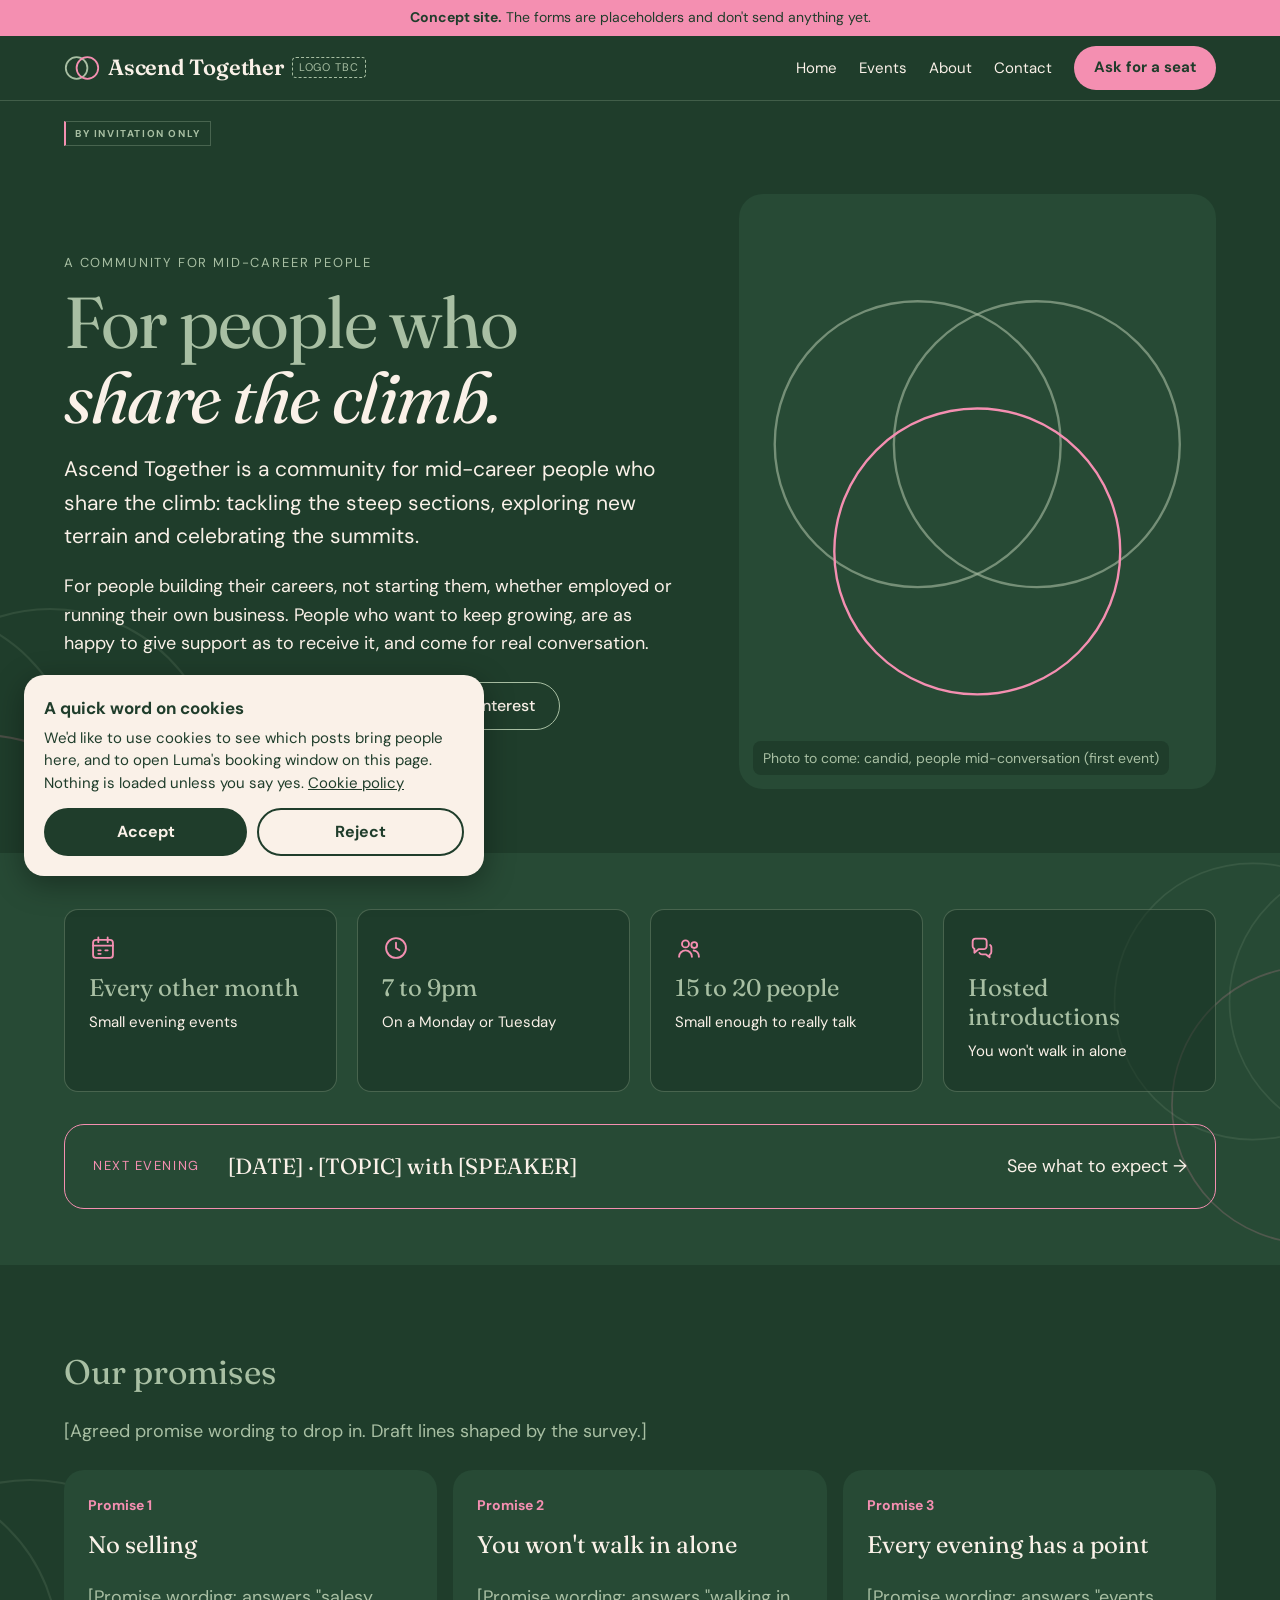
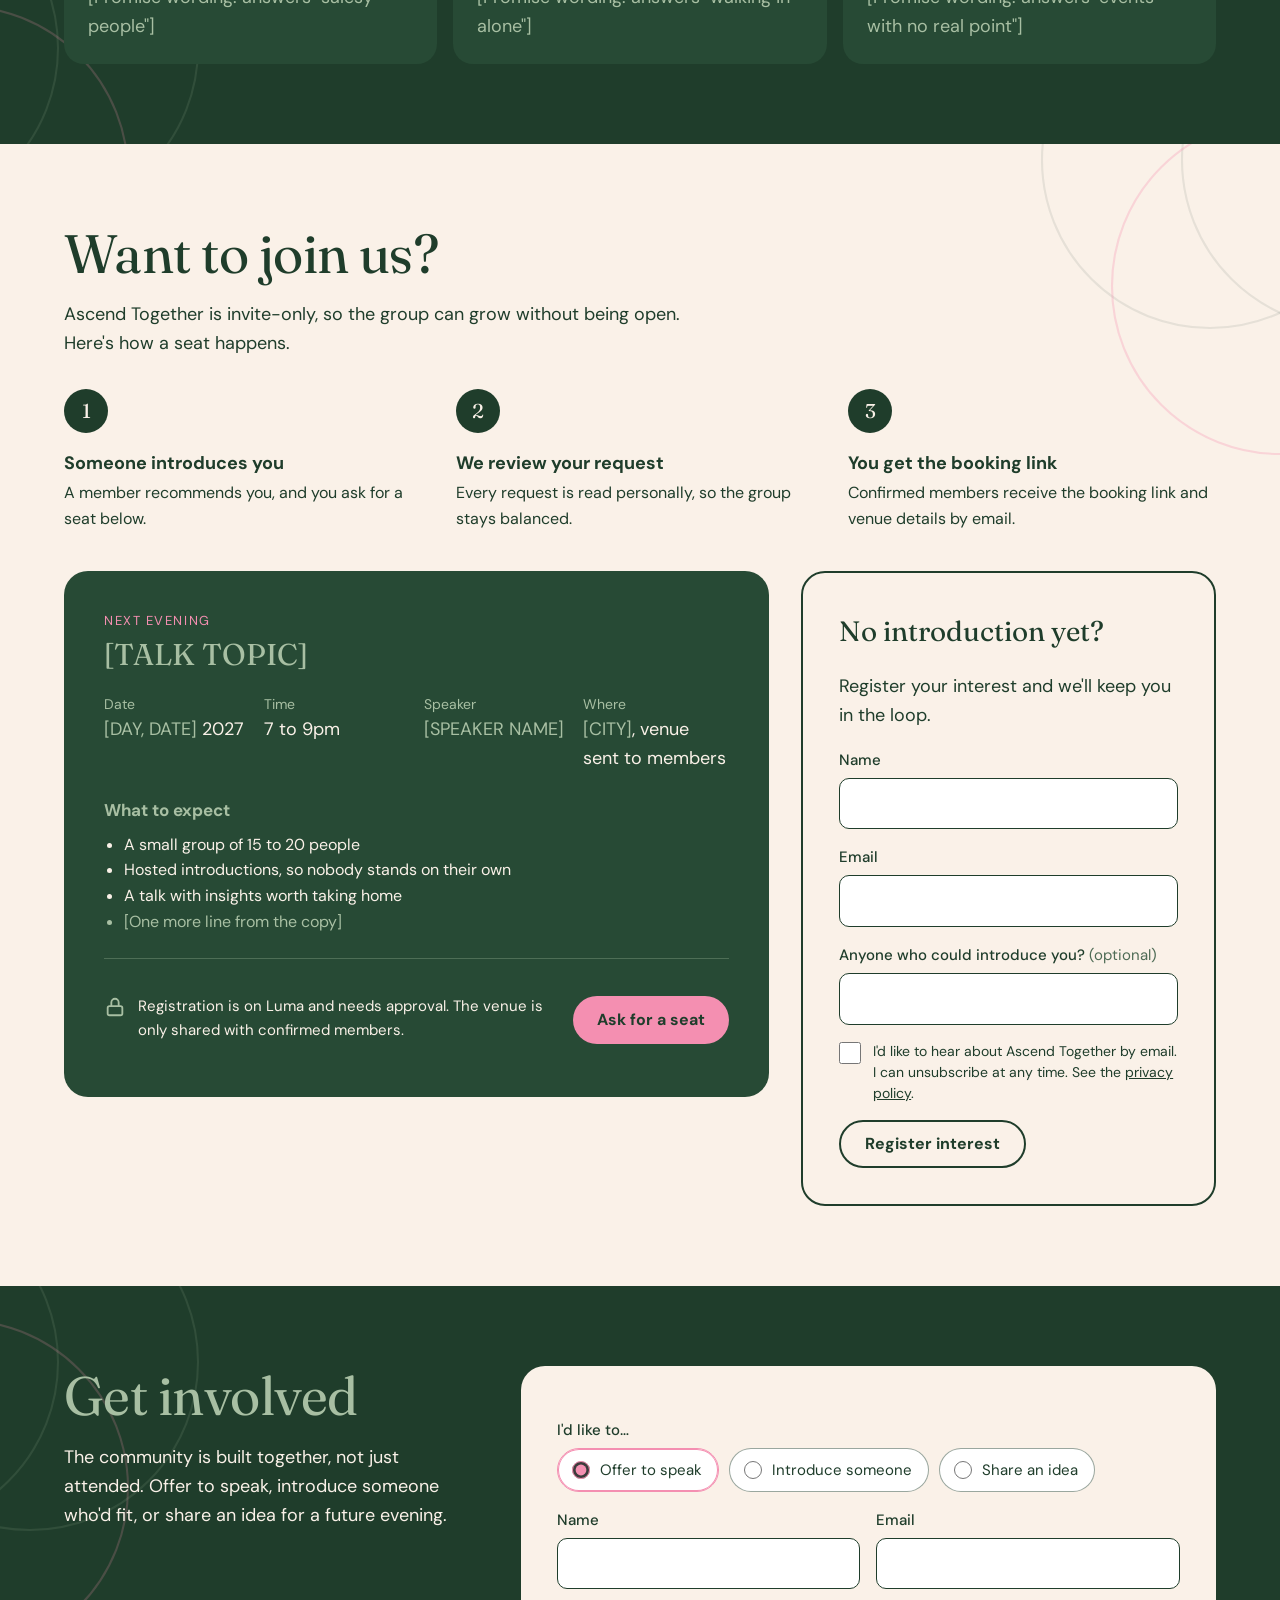
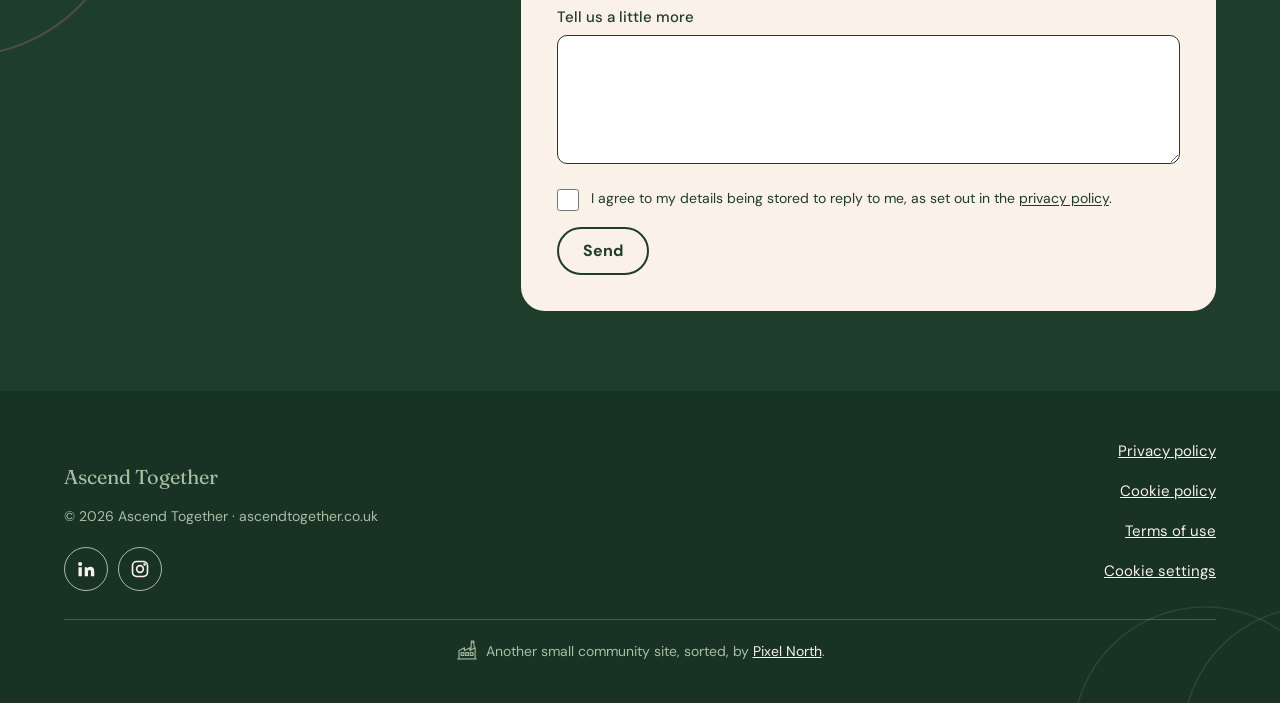
==== index.html @ f132af32 "Match the Get involved Send button to Register interest Co-Authored-By: Claude Opus 5.5 <noreply@ant" ====
<!doctype html>
<html lang="en-GB">
<head>
<meta charset="utf-8">
<meta name="viewport" content="width=device-width, initial-scale=1, viewport-fit=cover">
<title>Ascend Together · A community for mid-career people</title>
<meta name="description" content="Ascend Together is an invite-only community for mid-career people who share the climb. Small evening events, every other month.">
<meta name="robots" content="noindex, nofollow">
<meta name="theme-color" content="#1F3D2B">
<link rel="icon" href="/assets/img/favicon.svg" type="image/svg+xml">
<link rel="preconnect" href="https://fonts.googleapis.com">
<link rel="preconnect" href="https://fonts.gstatic.com" crossorigin>
<link href="https://fonts.googleapis.com/css2?family=Fraunces:ital,opsz,wght@0,9..144,400;0,9..144,600;1,9..144,400&amp;family=DM+Sans:wght@400;500;700&amp;display=swap" rel="stylesheet">
<link rel="stylesheet" href="/assets/css/site.css">
<script src="/assets/js/site.js" defer></script>
</head>
<body>
<a class="skip-link" href="#main">Skip to content</a>

<div class="concept-bar" role="note"><strong>Concept site.</strong> The forms are placeholders and don't send anything yet.</div>

<header class="site-header">
  <div class="wrap header-inner">
    <div class="brand-wrap">
      <a class="brand" href="/" aria-label="Ascend Together, home">
      <svg width="36" height="26" viewBox="0 0 40 28" aria-hidden="true"><circle cx="14" cy="14" r="12" fill="none" stroke="#A8BFA3" stroke-width="2"/><circle cx="26" cy="14" r="12" fill="none" stroke="#F48FB1" stroke-width="2"/></svg>
      <span class="brand-name">Ascend Together</span>
      <span class="badge-tbc">Logo TBC</span>
    </a>
    </div>
    <button class="menu-toggle" type="button" aria-expanded="false" aria-controls="site-nav" aria-label="Open menu">
      <svg class="icon-open" width="20" height="20" viewBox="0 0 24 24" fill="none" stroke="currentColor" stroke-width="2" stroke-linecap="round" aria-hidden="true"><path d="M4 7h16M4 12h16M4 17h16"/></svg>
      <svg class="icon-close" width="20" height="20" viewBox="0 0 24 24" fill="none" stroke="currentColor" stroke-width="2" stroke-linecap="round" aria-hidden="true"><path d="M6 6l12 12M18 6 6 18"/></svg>
    </button>
    <nav class="site-nav" id="site-nav" aria-label="Sections">
      <ul>
        <li><a href="/">Home</a></li>
        <li><a href="/events">Events</a></li>
        <li><a href="/about">About</a></li>
        <li><a href="/contact">Contact</a></li>
        <li class="nav-cta"><a class="btn btn-block" href="/#seat">Ask for a seat</a></li>
      </ul>
    </nav>
  </div>
</header>

<div class="wrap seal-row"><span class="seal">By invitation only</span></div>

<main id="main">

<!-- Home -->
<section id="home" class="hero">
  <div class="wrap">
    <div class="hero-grid">
      <div>
        <p class="eyebrow">A community for mid-career people</p>
        <h1>For people who <em>share the climb.</em></h1>
        <p class="hero-intro">Ascend Together is a community for mid-career people who share the climb: tackling the steep sections, exploring new terrain and celebrating the summits.</p>
        <p>For people building their careers, not starting them, whether employed or running their own business. People who want to keep growing, are as happy to give support as to receive it, and come for real conversation.</p>
        <div class="hero-actions">
          <a class="btn" href="/#seat">Ask for a seat</a>
          <a class="btn-ghost" href="/#interest">No introduction yet? Register interest</a>
        </div>
      </div>
      <div class="photo-frame" role="img" aria-label="Photo placeholder: candid shot of members mid-conversation">
        <svg viewBox="0 0 400 500" preserveAspectRatio="xMidYMid slice" aria-hidden="true"><circle cx="150" cy="210" r="120" fill="none" stroke="#A8BFA3" stroke-width="2" opacity="0.6"/><circle cx="250" cy="210" r="120" fill="none" stroke="#A8BFA3" stroke-width="2" opacity="0.6"/><circle cx="200" cy="300" r="120" fill="none" stroke="#F48FB1" stroke-width="2"/></svg>
        <p class="caption">Photo to come: candid, people mid-conversation (first event)</p>
      </div>
    </div>

  </div>
</section>

<!-- At a glance -->
<section class="facts-section" aria-label="At a glance">
  <div class="wrap">
    <ul class="facts">
      <li><svg class="fact-icon" viewBox="0 0 24 24" width="28" height="28" fill="none" stroke="currentColor" stroke-width="1.6" stroke-linecap="round" stroke-linejoin="round" aria-hidden="true" focusable="false"><rect x="3.5" y="5" width="17" height="15.5" rx="2.5"/><path d="M3.5 10h17M8 3v4M16 3v4"/><path d="M8 14h2M14 14h2M8 17h2"/></svg><strong>Every other month</strong><span>Small evening events</span></li>
      <li><svg class="fact-icon" viewBox="0 0 24 24" width="28" height="28" fill="none" stroke="currentColor" stroke-width="1.6" stroke-linecap="round" stroke-linejoin="round" aria-hidden="true" focusable="false"><circle cx="12" cy="12" r="8.5"/><path d="M12 7.5V12l3 2"/></svg><strong>7 to 9pm</strong><span>On a Monday or Tuesday</span></li>
      <li><svg class="fact-icon" viewBox="0 0 24 24" width="28" height="28" fill="none" stroke="currentColor" stroke-width="1.6" stroke-linecap="round" stroke-linejoin="round" aria-hidden="true" focusable="false"><circle cx="9" cy="8.5" r="3"/><path d="M3.5 19.5c0-3 2.5-5.5 5.5-5.5s5.5 2.5 5.5 5.5"/><circle cx="16.5" cy="9.5" r="2.5"/><path d="M16 14.1c2.6.2 4.5 2.5 4.5 5.4"/></svg><strong>15 to 20 people</strong><span>Small enough to really talk</span></li>
      <li><svg class="fact-icon" viewBox="0 0 24 24" width="28" height="28" fill="none" stroke="currentColor" stroke-width="1.6" stroke-linecap="round" stroke-linejoin="round" aria-hidden="true" focusable="false"><path d="M4 6.5A2.5 2.5 0 0 1 6.5 4h7A2.5 2.5 0 0 1 16 6.5v4a2.5 2.5 0 0 1-2.5 2.5H9l-3.5 3v-3.2A2.5 2.5 0 0 1 4 10.5z"/><path d="M19 9.5a2 2 0 0 1 1 1.7v4.3a2.5 2.5 0 0 1-1.5 2.3V20l-3-2.5H12a2.5 2.5 0 0 1-2.2-1.3"/></svg><strong>Hosted introductions</strong><span>You won't walk in alone</span></li>
    </ul>

    <a class="next-teaser" href="/events">
      <span class="label">Next evening</span>
      <span class="title">[DATE] · [TOPIC] with [SPEAKER]</span>
      <span>See what to expect →</span>
    </a>
  </div>
</section>

<!-- Our promises -->
<section id="promises" class="section promises">
  <div class="wrap">
      <h2>Our promises</h2>
      <p class="tbc">[Agreed promise wording to drop in. Draft lines shaped by the survey.]</p>
      <div class="promise-grid">
        <article class="card">
          <p class="kicker">Promise 1</p>
          <h3>No selling</h3>
          <p class="tbc">[Promise wording: answers "salesy people"]</p>
        </article>
        <article class="card">
          <p class="kicker">Promise 2</p>
          <h3>You won't walk in alone</h3>
          <p class="tbc">[Promise wording: answers "walking in alone"]</p>
        </article>
        <article class="card">
          <p class="kicker">Promise 3</p>
          <h3>Every evening has a point</h3>
          <p class="tbc">[Promise wording: answers "events with no real point"]</p>
        </article>
      </div>
  </div>
</section>

<!-- Want to join us -->
<section id="join" class="section on-cream">
  <div class="wrap">
    <h2 class="section-title">Want to join us?</h2>
    <p class="lede">Ascend Together is invite-only, so the group can grow without being open. Here's how a seat happens.</p>

    <ol class="steps">
      <li><span class="step-num" aria-hidden="true">1</span><div><h3>Someone introduces you</h3><p>A member recommends you, and you ask for a seat below.</p></div></li>
      <li><span class="step-num" aria-hidden="true">2</span><div><h3>We review your request</h3><p>Every request is read personally, so the group stays balanced.</p></div></li>
      <li><span class="step-num" aria-hidden="true">3</span><div><h3>You get the booking link</h3><p>Confirmed members receive the booking link and venue details by email.</p></div></li>
    </ol>

    <div class="forms-grid">
      <!--
        Luma registration embed for evt-ZYcuPyDKiRFHqgM. site.js inserts the iframe once the
        visitor accepts cookies, or when they press "Show the booking form".
      -->
      <article id="seat" class="event-card seat-card" aria-labelledby="seat-title">
        <p class="label">Next evening</p>
        <h3 id="seat-title" class="tbc">[TALK TOPIC]</h3>
        <dl class="event-meta">
          <div><dt>Date</dt><dd><span class="tbc">[DAY, DATE]</span> 2027</dd></div>
          <div><dt>Time</dt><dd>7 to 9pm</dd></div>
          <div><dt>Speaker</dt><dd class="tbc">[SPEAKER NAME]</dd></div>
          <div><dt>Where</dt><dd><span class="tbc">[CITY]</span>, venue sent to members</dd></div>
        </dl>
        <h4>What to expect</h4>
        <ul>
          <li>A small group of 15 to 20 people</li>
          <li>Hosted introductions, so nobody stands on their own</li>
          <li>A talk with insights worth taking home</li>
          <li class="tbc">[One more line from the copy]</li>
        </ul>
        <div class="event-book">
          <p class="lock">
            <svg width="22" height="22" viewBox="0 0 24 24" fill="none" stroke="#A8BFA3" stroke-width="2" stroke-linecap="round" stroke-linejoin="round" aria-hidden="true"><rect x="4" y="11" width="16" height="10" rx="2"/><path d="M8 11V7a4 4 0 0 1 8 0v4"/></svg>
            <span>Registration is on Luma and needs approval. The venue is only shared with confirmed members.</span>
          </p>
          <!--
            Luma registration button. Without the Luma script it is a plain link to the event page.
            site.js loads embed.lu.ma/checkout-button.js only after the visitor accepts cookies,
            which turns the link into Luma's in-page registration window.
          -->
          <a class="btn luma-checkout--button" href="https://luma.com/event/evt-ZYcuPyDKiRFHqgM" data-luma-action="checkout" data-luma-event-id="evt-ZYcuPyDKiRFHqgM" target="_blank" rel="noopener">Ask for a seat</a>
        </div>
      </article>

      <form id="interest" class="form-card form-card--line js-placeholder-form" aria-labelledby="interest-title" novalidate>
        <h3 id="interest-title">No introduction yet?</h3>
        <p>Register your interest and we'll keep you in the loop.</p>
        <div class="form-grid">
          <div class="field"><label for="i-name">Name</label><input class="input" id="i-name" name="name" type="text" autocomplete="name" required></div>
          <div class="field"><label for="i-email">Email</label><input class="input" id="i-email" name="email" type="email" autocomplete="email" required></div>
          <div class="field"><label for="i-rec">Anyone who could introduce you? <span class="hint">(optional)</span></label><input class="input" id="i-rec" name="possible_introducer" type="text"></div>
          <label class="check"><input type="checkbox" name="marketing_consent" required><span>I'd like to hear about Ascend Together by email. I can unsubscribe at any time. See the <a href="/privacy">privacy policy</a>.</span></label>
          <div class="form-foot"><button class="btn-outline" type="submit">Register interest</button></div>
        </div>
        <p class="form-note" role="status" hidden data-thanks="Thanks, {name}. You're on the list. (Concept only: nothing was sent.)"></p>
      </form>
    </div>
  </div>
</section>

<!-- Get involved -->
<section id="involved" class="section">
  <div class="wrap split">
    <div>
      <h2 class="section-title">Get involved</h2>
      <p>The community is built together, not just attended. Offer to speak, introduce someone who'd fit, or share an idea for a future evening.</p>
    </div>
    <form class="form-card form-card--cream js-placeholder-form" aria-label="Get involved" novalidate>
      <div class="form-grid form-grid--2">
        <fieldset class="field full" style="border:0;margin:0;padding:0;">
          <legend>I'd like to…</legend>
          <div class="chips">
            <label class="chip"><input type="radio" name="involvement" value="speak" checked>Offer to speak</label>
            <label class="chip"><input type="radio" name="involvement" value="introduce">Introduce someone</label>
            <label class="chip"><input type="radio" name="involvement" value="idea">Share an idea</label>
          </div>
        </fieldset>
        <div class="field"><label for="g-name">Name</label><input class="input" id="g-name" name="name" type="text" autocomplete="name" required></div>
        <div class="field"><label for="g-email">Email</label><input class="input" id="g-email" name="email" type="email" autocomplete="email" required></div>
        <div class="field full"><label for="g-msg">Tell us a little more</label><textarea class="input" id="g-msg" name="message" rows="4"></textarea></div>
        <label class="check full"><input type="checkbox" name="consent" required><span>I agree to my details being stored to reply to me, as set out in the <a href="/privacy">privacy policy</a>.</span></label>
        <div class="form-foot full"><button class="btn-outline" type="submit">Send</button></div>
      </div>
      <p class="form-note" role="status" hidden data-thanks="Thanks, {name}. We'll get back to you. (Concept only: nothing was sent.)"></p>
    </form>
  </div>
</section>

</main>

<footer class="site-footer">
  <div class="wrap footer-inner">
    <div class="footer-main">
      <span class="footer-brand">Ascend Together</span>
      <p class="footer-meta">© <span class="js-year">2026</span> Ascend Together · ascendtogether.co.uk</p>
      <!-- Social links TBC: replace each href="#" with the real profile URL. -->
      <div class="social">
        <a href="#" aria-label="Ascend Together on LinkedIn (link to come)"><svg viewBox="0 0 24 24" width="20" height="20" fill="currentColor" aria-hidden="true"><path d="M4.98 3.5a2.5 2.5 0 1 1 0 5 2.5 2.5 0 0 1 0-5zM3 9.75h4v11H3v-11zm6.5 0h3.8v1.5h.06c.53-1 1.83-2.06 3.77-2.06 4.03 0 4.77 2.65 4.77 6.1v5.46h-4v-4.84c0-1.16-.02-2.65-1.61-2.65-1.62 0-1.86 1.26-1.86 2.56v4.93h-4v-11z"/></svg></a>
        <a href="#" aria-label="Ascend Together on Instagram (link to come)"><svg viewBox="0 0 24 24" width="20" height="20" fill="none" stroke="currentColor" stroke-width="2" stroke-linecap="round" stroke-linejoin="round" aria-hidden="true"><rect x="3" y="3" width="18" height="18" rx="5"/><circle cx="12" cy="12" r="4"/><circle cx="17.5" cy="6.5" r="0.6" fill="currentColor"/></svg></a>
      </div>
    </div>
    <nav class="footer-legal" aria-label="Legal">
      <a href="/privacy">Privacy policy</a>
      <a href="/cookies">Cookie policy</a>
      <a href="/terms">Terms of use</a>
      <button type="button" class="js-cookie-settings">Cookie settings</button>
    </nav>
  </div>
  <div class="wrap footer-bottom">
    <p class="credit"><svg class="factory" width="22" height="22" viewBox="0 0 512 512" fill="none" stroke="currentColor" stroke-width="26" aria-hidden="true"><path d="M30 464H480"/><path d="M70 464V268L195 205V268L325 205V268L445 205V464"/><path d="M347 250L359 45H413L425 205"/><path d="M362 78H410"/><rect x="120" y="318" width="64" height="64"/><rect x="226" y="318" width="64" height="64"/><rect x="331" y="318" width="64" height="64"/></svg><span>Another small community site, sorted, by <a href="https://pixel-north.co.uk/" target="_blank" rel="noopener">Pixel North</a>.</span></p>
  </div>
</footer>

<div class="cookie-banner" id="cookie-banner" role="dialog" aria-labelledby="cookie-title" aria-describedby="cookie-desc" hidden>
  <h2 id="cookie-title">A quick word on cookies</h2>
  <p id="cookie-desc">We'd like to use cookies to see which posts bring people here, and to open Luma's booking window on this page. Nothing is loaded unless you say yes. <a href="/cookies">Cookie policy</a></p>
  <div class="cookie-actions">
    <button type="button" class="btn btn-dark" data-consent="accepted">Accept</button>
    <button type="button" class="btn-outline" data-consent="rejected">Reject</button>
  </div>
</div>

</body>
</html>
---- assets/css/site.css ----
/* Ascend Together concept site. Mobile first: base styles are for phones,
   min-width media queries add the wider layouts. */

:root {
  --forest: #1F3D2B;
  --forest-mid: #274A35;
  --forest-deep: #183223;
  --sage: #A8BFA3;
  --cream: #FAF1E8;
  --pink: #F48FB1;
  --pink-hover: #F7A8C3;
  --line: rgba(168, 191, 163, 0.3);

  --serif: 'Fraunces', Georgia, 'Times New Roman', serif;
  --sans: 'DM Sans', system-ui, -apple-system, 'Segoe UI', sans-serif;

  --gutter: 16px;
  --radius: 20px;
  --radius-lg: 24px;
  --section-pad: 64px;
  --max: 1200px;
}

*, *::before, *::after { box-sizing: border-box; }

html { scroll-behavior: smooth; scroll-padding-top: 76px; -webkit-text-size-adjust: 100%; }
@media (prefers-reduced-motion: reduce) { html { scroll-behavior: auto; } }

body {
  margin: 0;
  background: var(--forest);
  color: var(--cream);
  font-family: var(--sans);
  font-size: 17px;
  line-height: 1.6;
}

img, svg { max-width: 100%; display: block; }

a { color: var(--pink); }
a:hover { color: var(--cream); }

:focus-visible { outline: 3px solid var(--pink); outline-offset: 3px; border-radius: 4px; }

h1, h2, h3, h4 { font-weight: 400; margin: 0; }

.wrap { max-width: var(--max); margin: 0 auto; padding-left: var(--gutter); padding-right: var(--gutter); }

.skip-link {
  position: absolute; left: 12px; top: -100px; z-index: 50;
  background: var(--pink); color: var(--forest); padding: 10px 16px; border-radius: 999px; font-weight: 700;
}
.skip-link:focus { top: 12px; }

.visually-hidden {
  position: absolute !important; width: 1px; height: 1px; overflow: hidden;
  clip: rect(0 0 0 0); white-space: nowrap;
}

/* Concept banner */
.concept-bar {
  background: var(--pink); color: var(--forest);
  font-size: 14px; line-height: 1.4; text-align: center; padding: 8px var(--gutter);
}
.concept-bar strong { font-weight: 700; }

/* Placeholders: copy not in the brief, shown so it is easy to spot */
.tbc { color: var(--sage); }
.on-cream .tbc { color: #4E6B55; }

.badge-tbc {
  display: inline-block; font-size: 11px; color: var(--sage);
  border: 1px dashed var(--sage); border-radius: 4px; padding: 1px 6px;
  text-transform: uppercase; letter-spacing: 0.08em; line-height: 1.5; vertical-align: middle;
}

/* Buttons */
.btn, .btn-ghost, .btn-outline {
  display: inline-flex; align-items: center; justify-content: center; gap: 8px;
  min-height: 48px; padding: 0 24px; border-radius: 999px;
  font: inherit; font-size: 16px; font-weight: 700; text-decoration: none; cursor: pointer;
  text-align: center; line-height: 1.25;
}
.btn { background: var(--pink); color: var(--forest); border: 0; }
.btn:hover { background: var(--pink-hover); color: var(--forest); }
.btn-ghost { background: transparent; color: var(--cream); border: 1px solid var(--sage); font-weight: 500; }
.btn-ghost:hover { border-color: var(--cream); color: var(--cream); }
.btn-outline { background: transparent; color: var(--forest); border: 2px solid var(--forest); }
.btn-outline:hover { background: var(--forest); color: var(--cream); }
.btn-block { display: flex; width: 100%; }

/* Header */
.site-header {
  position: sticky; top: 0; z-index: 20;
  background: var(--forest); border-bottom: 1px solid rgba(168, 191, 163, 0.25);
}
.header-inner { display: flex; align-items: center; justify-content: space-between; gap: 12px; min-height: 64px; }
.brand { display: flex; align-items: center; gap: 8px; color: var(--cream); text-decoration: none; }
.brand:hover { color: var(--cream); }
.brand-name { font-family: var(--serif); font-size: 19px; font-weight: 600; letter-spacing: -0.01em; }
.brand .badge-tbc { display: none; }

.menu-toggle {
  width: 44px; height: 44px; border-radius: 999px; border: 1px solid var(--sage);
  background: transparent; color: var(--cream); display: flex; align-items: center; justify-content: center;
  padding: 0; cursor: pointer;
}
.menu-toggle .icon-close { display: none; }
.menu-toggle[aria-expanded="true"] .icon-open { display: none; }
.menu-toggle[aria-expanded="true"] .icon-close { display: block; }

.site-nav { display: none; }
.site-nav.is-open {
  display: block; position: absolute; left: 0; right: 0; top: 100%;
  background: var(--forest); border-bottom: 1px solid var(--line);
  padding: 8px var(--gutter) 20px;
}
.site-nav ul { list-style: none; margin: 0; padding: 0; }
.site-nav li a:not(.btn) {
  display: flex; align-items: center; min-height: 48px; color: var(--cream); text-decoration: none;
  border-bottom: 1px solid var(--line); font-size: 17px;
}
.site-nav li a:not(.btn):hover { color: var(--pink); }
.site-nav .num { color: var(--sage); font-size: 14px; width: 36px; }
.site-nav .nav-cta { margin-top: 16px; }

/* Sections */
.section { padding: var(--section-pad) 0; }
.eyebrow {
  margin: 0 0 12px; font-size: 13px; letter-spacing: 0.14em; text-transform: uppercase; color: var(--sage);
}
.section-title {
  font-family: var(--serif); font-size: clamp(34px, 8vw, 54px); line-height: 1.1; color: var(--sage);
  margin-bottom: 16px; letter-spacing: -0.01em;
}
.lede { margin: 0 0 32px; max-width: 36em; }
.on-cream { background: var(--cream); color: var(--forest); }
.on-cream .eyebrow, .on-cream .section-title { color: var(--forest); }
.on-cream a { color: var(--forest); }
.on-mid { background: var(--forest-mid); }

/* 01 Home */
.hero { padding: 36px 0 48px; }
.hero-grid { display: grid; gap: 32px; }
.hero h1 {
  font-family: var(--serif); font-size: clamp(42px, 11vw, 72px); line-height: 1.04;
  letter-spacing: -0.02em; color: var(--sage); margin-bottom: 18px;
}
.hero h1 em { color: var(--cream); }
.hero-intro { font-size: 19px; margin: 0 0 14px; max-width: 34em; }
.hero p { max-width: 34em; }
.hero-actions { display: flex; flex-direction: column; gap: 12px; margin-top: 24px; }

.photo-frame {
  position: relative; border-radius: var(--radius-lg); background: var(--forest-mid);
  overflow: hidden; aspect-ratio: 4 / 3; display: flex; align-items: flex-end;
}
.photo-frame svg { position: absolute; inset: 0; width: 100%; height: 100%; }
.photo-frame .caption {
  position: relative; margin: 14px; padding: 6px 10px; border-radius: 8px;
  background: var(--forest); color: var(--sage); font-size: 14px;
}
.placeholder-box {
  border-radius: var(--radius-lg); border: 2px dashed var(--sage); color: var(--sage);
  display: flex; align-items: center; justify-content: center; text-align: center; padding: 24px; font-size: 15px;
}

.facts {
  list-style: none; margin: 48px 0 0; padding: 24px 0;
  border-top: 1px solid var(--line); border-bottom: 1px solid var(--line);
  display: grid; grid-template-columns: 1fr 1fr; gap: 20px 16px;
}
.facts strong { display: block; font-family: var(--serif); font-weight: 400; font-size: 22px; line-height: 1.2; color: var(--sage); margin-bottom: 4px; }
.facts span { font-size: 15px; }

.promises { margin-top: 56px; }
.promises h2 { font-family: var(--serif); font-size: 34px; color: var(--sage); margin-bottom: 6px; }
.promise-grid { display: grid; gap: 16px; margin-top: 24px; }
.card { background: var(--forest-mid); border-radius: var(--radius); padding: 24px; }
.card .kicker { margin: 0 0 10px; font-size: 14px; font-weight: 700; color: var(--pink); }
.card h3 { font-family: var(--serif); font-size: 24px; margin-bottom: 8px; }
.card p:last-child { margin-bottom: 0; }

.next-teaser {
  margin-top: 32px; display: flex; flex-direction: column; gap: 6px;
  padding: 20px; border-radius: var(--radius); border: 1px solid var(--pink);
  color: var(--cream); text-decoration: none;
}
.next-teaser:hover { color: var(--cream); background: rgba(244, 143, 177, 0.06); }
.next-teaser .label { font-size: 13px; letter-spacing: 0.12em; text-transform: uppercase; color: var(--pink); }
.next-teaser .title { font-family: var(--serif); font-size: 22px; }

/* 02 Join */
.steps { list-style: none; margin: 0 0 40px; padding: 0; display: grid; gap: 20px; }
.steps li { display: grid; grid-template-columns: 44px 1fr; gap: 14px; align-items: start; }
.step-num {
  width: 44px; height: 44px; border-radius: 999px; background: var(--forest); color: var(--cream);
  display: flex; align-items: center; justify-content: center; font-family: var(--serif); font-size: 20px;
}
.steps h3 { font-family: var(--sans); font-weight: 700; font-size: 18px; margin: 2px 0 2px; }
.steps p { margin: 0; font-size: 16px; }

.forms-grid { display: grid; gap: 24px; }

.form-card { border-radius: var(--radius-lg); padding: 24px 20px; }
.form-card h3 { font-family: var(--serif); font-size: 28px; margin-bottom: 8px; }
.form-card--dark { background: var(--forest); color: var(--cream); }
.form-card--dark h3 { color: var(--sage); }
.form-card--line { border: 2px solid var(--forest); }
.on-mid .form-card--dark, .form-card--mid { background: var(--forest-mid); color: var(--cream); }

.form-grid { display: grid; gap: 16px; margin-top: 16px; }
.field label, .field legend { display: block; font-size: 15px; font-weight: 500; margin-bottom: 6px; }
.field .hint { font-weight: 400; color: var(--sage); }
.form-card--line .field .hint, .on-cream .field .hint { color: #4E6B55; }
.input {
  width: 100%; min-height: 48px; padding: 12px 14px; border-radius: 10px;
  border: 1px solid var(--sage); background: var(--forest-deep); color: var(--cream);
  font: inherit; font-size: 16px;
}
textarea.input { min-height: 96px; resize: vertical; }
.form-card--line .input { background: #FFFFFF; color: var(--forest); border-color: var(--forest); }
.input:focus-visible { outline: 3px solid var(--pink); outline-offset: 1px; }

.check { display: flex; gap: 12px; align-items: flex-start; font-size: 14px; line-height: 1.5; }
.check input { width: 22px; height: 22px; margin: 1px 0 0; accent-color: var(--pink); flex-shrink: 0; }
.form-card--line .check input { accent-color: var(--forest); }

.form-foot { display: flex; flex-direction: column; gap: 10px; align-items: stretch; }
.form-foot small { font-size: 14px; color: var(--sage); }

.form-note {
  margin-top: 16px; padding: 14px 16px; border-radius: 14px; font-size: 15px;
  border: 1px solid var(--pink); display: flex; gap: 12px; align-items: flex-start;
}
.form-note[hidden] { display: none; }
.form-card--line .form-note { border-color: var(--forest); }

.chips { display: flex; flex-wrap: wrap; gap: 10px; }
.chip {
  display: inline-flex; align-items: center; gap: 10px; min-height: 44px; padding: 0 16px;
  border-radius: 999px; border: 1px solid var(--sage); font-size: 16px; cursor: pointer;
}
.chip:has(input:checked) { border-color: var(--pink); }
.chip input { accent-color: var(--pink); width: 18px; height: 18px; margin: 0; }

/* 03 Events */
.event-grid { display: grid; gap: 24px; }
.event-card { background: var(--forest-mid); border-radius: var(--radius-lg); padding: 24px 20px; }
.event-card .label { margin: 0 0 6px; font-size: 13px; letter-spacing: 0.12em; text-transform: uppercase; color: var(--pink); }
.event-card h3 { font-family: var(--serif); font-size: 30px; line-height: 1.15; margin-bottom: 20px; }
.event-meta { margin: 0 0 24px; display: grid; grid-template-columns: 1fr 1fr; gap: 14px; }
.event-meta dt { font-size: 14px; color: var(--sage); }
.event-meta dd { margin: 0; font-size: 18px; }
.event-card h4 { font-size: 17px; font-weight: 700; color: var(--sage); margin-bottom: 8px; }
.event-card ul { margin: 0 0 24px; padding-left: 20px; font-size: 16px; }
.event-book {
  display: flex; flex-direction: column; gap: 14px; padding-top: 20px; border-top: 1px solid var(--line);
}
.event-book .lock { display: flex; gap: 12px; align-items: flex-start; font-size: 15px; }
.event-book .lock svg { flex-shrink: 0; margin-top: 2px; }
.luma-note { font-size: 13px; color: var(--sage); margin: 0; }
.event-side { display: grid; gap: 14px; }
.event-side .placeholder-box { min-height: 220px; }
.event-side p { margin: 0; font-size: 15px; color: var(--sage); }

/* 04 About */
.about-grid { display: grid; gap: 32px; }
.about-grid .placeholder-box { aspect-ratio: 4 / 5; max-height: 460px; }
.pills { list-style: none; margin: 0 0 24px; padding: 0; display: flex; flex-wrap: wrap; gap: 10px; }
.pills li { padding: 8px 16px; border-radius: 999px; border: 1px solid var(--sage); font-size: 16px; }
.signoff { font-family: var(--serif); font-size: 22px; color: var(--sage); margin: 0; }

/* 05 + 06 */
.split { display: grid; gap: 28px; }
.contact-section { border-top: 1px solid rgba(168, 191, 163, 0.25); }

/* Footer */
.site-footer { background: var(--forest-deep); padding: 40px 0 calc(40px + env(safe-area-inset-bottom)); font-size: 15px; }
.footer-inner { display: grid; gap: 20px; }
.footer-brand { font-family: var(--serif); font-size: 20px; color: var(--sage); }
.footer-nav { display: flex; flex-wrap: wrap; gap: 4px 20px; }
.footer-nav a, .footer-nav button {
  color: var(--cream); display: inline-flex; align-items: center; min-height: 44px;
  font: inherit; background: none; border: 0; padding: 0; text-decoration: underline; cursor: pointer;
}
.footer-nav a:hover, .footer-nav button:hover { color: var(--pink); }
.footer-meta { color: var(--sage); margin: 0; }

/* Cookie banner */
.cookie-banner {
  position: fixed; left: 12px; right: 12px; bottom: calc(12px + env(safe-area-inset-bottom)); z-index: 40;
  background: var(--cream); color: var(--forest); border-radius: var(--radius); padding: 20px;
  box-shadow: 0 8px 30px rgba(0, 0, 0, 0.35); max-width: 460px;
}
.cookie-banner[hidden] { display: none; }
.cookie-banner h2 { font-family: var(--sans); font-weight: 700; font-size: 17px; margin-bottom: 4px; }
.cookie-banner p { margin: 0 0 14px; font-size: 15px; line-height: 1.5; }
.cookie-banner a { color: var(--forest); }
.cookie-actions { display: flex; gap: 10px; }
.cookie-actions button { flex: 1 1 0; }
.cookie-banner .btn-dark { background: var(--forest); color: var(--cream); border: 0; }
.cookie-banner .btn-dark:hover { background: var(--forest-mid); color: var(--cream); }

/* Policy pages */
.policy { padding: 40px 0 64px; }
.policy .prose { max-width: 42em; }
.policy h1 { font-family: var(--serif); font-size: clamp(36px, 9vw, 54px); color: var(--sage); margin-bottom: 16px; line-height: 1.1; }
.policy h2 { font-family: var(--serif); font-size: 26px; color: var(--sage); margin: 36px 0 8px; }
.policy .back { display: inline-flex; align-items: center; min-height: 44px; margin-bottom: 16px; color: var(--cream); }

/* ---------- Wider screens ---------- */

@media (min-width: 600px) {
  :root { --gutter: 24px; --section-pad: 80px; }
  .brand .badge-tbc { display: inline-block; }
  .hero-actions { flex-direction: row; flex-wrap: wrap; }
  .hero-actions .btn, .hero-actions .btn-ghost { width: auto; }
  .facts { grid-template-columns: repeat(4, 1fr); }
  .facts strong { font-size: 26px; }
  .promise-grid { grid-template-columns: repeat(3, 1fr); }
  .next-teaser { flex-direction: row; flex-wrap: wrap; align-items: center; justify-content: space-between; gap: 12px 28px; padding: 24px 28px; }
  .next-teaser .title { flex: 1 1 280px; }
  .steps { grid-template-columns: repeat(3, 1fr); gap: 24px; }
  .steps li { grid-template-columns: 1fr; }
  .form-card { padding: 36px; }
  .form-grid--2 { grid-template-columns: 1fr 1fr; }
  .form-grid--2 .full { grid-column: 1 / -1; }
  .form-foot { flex-direction: row; flex-wrap: wrap; align-items: center; }
  .event-card { padding: 36px; }
  .event-meta { grid-template-columns: repeat(4, 1fr); }
  .event-book { flex-direction: row; flex-wrap: wrap; align-items: center; }
  .event-book .lock { flex: 1 1 260px; }
  .footer-inner { grid-template-columns: auto 1fr; align-items: center; }
  .footer-meta { grid-column: 1 / -1; }
  .cookie-banner { left: 24px; right: auto; bottom: 24px; }
}

@media (min-width: 960px) {
  body { font-size: 18px; }
  .menu-toggle { display: none; }
  .site-nav, .site-nav.is-open { display: block; position: static; padding: 0; border: 0; background: none; }
  .site-nav ul { display: flex; align-items: center; gap: 22px; }
  .site-nav li a:not(.btn) { border: 0; min-height: 44px; font-size: 15px; }
  .site-nav .num { width: auto; margin-right: 6px; }
  .site-nav .nav-cta { margin: 0; }
  .site-nav .btn { min-height: 44px; padding: 0 20px; font-size: 15px; }
  .brand-name { font-size: 22px; }

  .hero { padding: 72px 0 64px; }
  .hero-grid { grid-template-columns: 1.3fr 1fr; gap: 56px; align-items: center; }
  .hero-intro { font-size: 21px; }
  .photo-frame { aspect-ratio: 4 / 5; }
  .forms-grid { grid-template-columns: 1.7fr 1fr; gap: 32px; align-items: start; }
  .event-grid { grid-template-columns: 1.7fr 1fr; gap: 32px; }
  .event-card { padding: 40px; }
  .about-grid { grid-template-columns: 1fr 1.6fr; gap: 56px; align-items: start; }
  .split { grid-template-columns: 1fr 1.7fr; gap: 48px; }
  .footer-inner { grid-template-columns: auto 1fr auto; }
  .footer-nav { justify-content: center; }
  .footer-meta { grid-column: auto; }
}

/* Dark form sitting inside a cream section keeps its dark-theme colours */
.on-cream .form-card--dark .hint,
.on-cream .form-card--dark .tbc { color: var(--sage); }
.on-cream .form-card--dark a { color: var(--pink); }
.on-cream .form-card--dark a:hover { color: var(--cream); }

/* Keep the Luma button in site style if Luma's embed adds its own styles */
a.btn.luma-checkout--button {
  background: var(--pink) !important; color: var(--forest) !important;
  border: 0 !important; border-radius: 999px !important; box-shadow: none !important;
  font-family: var(--sans) !important; font-size: 16px !important; font-weight: 700 !important;
  min-height: 48px !important; padding: 0 24px !important; line-height: 1.25 !important;
}
a.btn.luma-checkout--button:hover { background: var(--pink-hover) !important; }

/* Luma registration embed */
.luma-embed p { margin: 0 0 16px; }
.luma-frame {
  margin-top: 8px; border-radius: 14px; overflow: hidden;
  background: var(--forest-deep); border: 1px solid var(--line);
}
/* Tall enough for Luma's whole card (measured about 810px at phone width, 795px wider) so it never scrolls inside */
.luma-frame iframe { display: block; width: 100%; height: 880px; border: 0; background: #FFFFFF; }
@media (max-width: 359px) { .luma-frame iframe { height: 960px; } }
.luma-frame.is-loaded { border-color: rgba(191, 203, 218, 0.53); }
.luma-consent { padding: 24px 20px; display: flex; flex-direction: column; gap: 14px; align-items: flex-start; }
.luma-consent p { margin: 0; font-size: 15px; color: var(--sage); }
.luma-consent a { color: var(--pink); font-size: 15px; }
@media (min-width: 600px) { .luma-frame iframe { height: 860px; } }

/* Current page in the main navigation */
.site-nav a[aria-current="page"] { color: var(--pink); }

/* At-a-glance band, then promises as their own section */
.facts-section { background: var(--forest-mid); padding: 40px 0; }
.facts-section .facts { margin: 0; padding: 0; border: 0; }
.facts-section .next-teaser { margin-top: 32px; }
.facts-section .next-teaser:hover { background: rgba(244, 143, 177, 0.08); }
section.promises { margin-top: 0; }
@media (min-width: 600px) { .facts-section { padding: 56px 0; } }

/* "I'd like to…" choices: keep each radio and its label on one line, centred */
.field .chip {
  display: inline-flex; align-items: center; gap: 10px; margin: 0;
  min-height: 44px; padding: 0 16px 0 14px; line-height: 1.2; font-weight: 400;
}
.field .chip input { flex: none; margin: 0; }
.field legend { padding: 0; }

/* Footer: brand, credit and social icons on the left; legal links stacked on the right */
.site-footer .footer-inner { display: flex; flex-direction: column; gap: 28px; }
.footer-main { display: flex; flex-direction: column; gap: 12px; align-items: flex-start; }
.footer-main .footer-meta { margin: 0; font-size: 14px; }
.credit { display: inline-flex; align-items: flex-start; gap: 10px; margin: 0; font-size: 14px; color: var(--sage); }
.credit .factory { flex: none; margin-top: 1px; color: var(--sage); }
.credit a { color: var(--cream); white-space: nowrap; }
.credit a:hover { color: var(--pink); }
.social { display: flex; gap: 10px; margin-top: 8px; }
.social a {
  width: 44px; height: 44px; border-radius: 999px; border: 1px solid var(--sage);
  display: inline-flex; align-items: center; justify-content: center; color: var(--cream);
}
.social a:hover { color: var(--forest); background: var(--pink); border-color: var(--pink); }
.footer-legal { display: flex; flex-direction: column; align-items: flex-start; gap: 0; }
.footer-legal a, .footer-legal button {
  color: var(--cream); display: inline-flex; align-items: center; min-height: 40px;
  font: inherit; font-size: 15px; background: none; border: 0; padding: 0; text-decoration: underline; cursor: pointer;
}
.footer-legal a:hover, .footer-legal button:hover { color: var(--pink); }
@media (min-width: 600px) {
  .site-footer .footer-inner { flex-direction: row; justify-content: space-between; align-items: flex-end; }
  .footer-legal { align-items: flex-end; text-align: right; }
}

/* Phones: legal links sit above the social icons so the icons end up bottom left */
@media (max-width: 599px) {
  .site-footer .footer-inner { gap: 12px; }
  .footer-main { display: contents; }
  .footer-legal { order: 4; margin: 12px 0 4px; }
  .footer-main .social { order: 5; }
}

/* "By invitation only" seal beside the wordmark */
.brand-wrap { display: flex; align-items: center; gap: 12px; min-width: 0; }
.seal {
  font-size: 10px; font-weight: 700; letter-spacing: 0.16em; text-transform: uppercase; line-height: 1.3;
  color: var(--sage); white-space: nowrap;
  border: 1px solid var(--line); border-left: 2px solid var(--pink); padding: 5px 9px;
}
.brand { flex: none; }
.brand svg { flex: none; }
.brand-name { white-space: nowrap; }
/* Seal sits just below the header line, lined up under the logo */
.seal-row { padding-top: 16px; }
.seal-row .seal { display: inline-block; }
.seal-row + main .hero { padding-top: 24px; }
.seal-row + main .policy { padding-top: 16px; }
@media (min-width: 960px) { .seal-row + main .hero { padding-top: 48px; } }

/* Footer bottom row: Pixel North credit, centred */
.footer-bottom {
  margin-top: 28px; padding-top: 20px;
  background: linear-gradient(var(--line), var(--line)) top center / calc(100% - 2 * var(--gutter)) 1px no-repeat;
  text-align: center;
}
.footer-bottom .credit { display: block; text-align: center; }
.footer-bottom .credit .factory { display: inline-block; vertical-align: -5px; margin: 0 8px 0 0; }
.seal-row + main > .section:first-child { padding-top: 32px; }

/* Home "Ask for a seat" card now holds the Luma button rather than the embed */
.seat-card .btn { margin-top: 4px; }

/* Phones: opened menu on cream with dark green text */
@media (max-width: 959px) {
  .site-nav.is-open { background: var(--cream); border-bottom: 1px solid rgba(31, 61, 43, 0.15); box-shadow: 0 12px 24px rgba(0, 0, 0, 0.25); }
  .site-nav.is-open li a:not(.btn) { color: var(--forest); border-bottom-color: rgba(31, 61, 43, 0.15); font-weight: 500; }
  .site-nav.is-open li a:not(.btn):hover, .site-nav.is-open li a[aria-current="page"] { color: var(--forest); text-decoration: underline; text-underline-offset: 5px; text-decoration-color: var(--pink); text-decoration-thickness: 2px; }
}

/* Phones: hero photo comes before the buttons, which float over its lower edge */
@media (max-width: 959px) {
  .hero-grid { gap: 0; }
  .hero-grid > div:first-child { display: contents; }
  .hero-grid .photo-frame { order: 1; margin-top: 12px; }
  .hero-grid .hero-actions {
    order: 2; position: relative; z-index: 1;
    margin: -44px 16px 0; 
  }
  .hero-grid .hero-actions .btn,
  .hero-grid .hero-actions .btn-ghost { box-shadow: 0 10px 24px rgba(0, 0, 0, 0.35); }
  .hero-grid .hero-actions .btn-ghost { background: var(--forest); }
}
@media (max-width: 959px) {
  .hero-grid .photo-frame { align-items: flex-start; }
  .hero-grid .hero-actions { padding-bottom: 4px; }
}
@media (min-width: 600px) and (max-width: 959px) {
  .hero-grid .photo-frame { aspect-ratio: 16 / 9; }
  .hero-grid .hero-actions { margin: -36px 24px 0; }
}

/* Event card on the cream Join us section keeps its dark-card colours */
.on-cream .event-card { color: var(--cream); }
.on-cream .event-card .tbc { color: var(--sage); }
.on-cream .event-card a:not(.btn) { color: var(--pink); }

/* Background hoops: the three-ring mark from the hero, faint and tucked off the edges.
   Background images only, so they never sit over text or take clicks. */
.hero, .facts-section, .promises, #join, #involved, #events, #about, #contact, main.policy, .site-footer {
  background-repeat: no-repeat;
  background-size: var(--hoops-size, 340px) auto;
}
.hero, .promises, #involved, #events, #contact, main.policy, .site-footer, .facts-section, #about { background-image: url("/assets/img/hoops-dark.svg"); }
#join { background-image: url("/assets/img/hoops-light.svg"); }

.hero          { background-position: left -170px bottom -120px; }
.facts-section { background-position: right -190px top -150px; }
.promises      { background-position: left -180px bottom -150px; }
#join          { background-position: right -170px top -110px; }
#involved      { background-position: left -200px top -90px; }
#events        { background-position: right -180px top -60px; }
#about         { background-position: right -170px bottom -140px; }
#contact       { background-position: left -190px bottom -130px; }
main.policy    { background-position: right -200px top -80px; }
.site-footer   { background-position: right -150px bottom -200px; --hoops-size: 300px; }

@media (min-width: 960px) {
  :root { --hoops-size: 560px; }
  .hero          { background-position: left -300px bottom -260px; }
  .facts-section { background-position: right -260px center; --hoops-size: 460px; }
  .promises      { background-position: left -320px bottom -240px; }
  #join          { background-position: right -280px top -180px; }
  #involved      { background-position: left -320px top -120px; }
  #events        { background-position: right -300px top -40px; }
  #about         { background-position: right -280px bottom -220px; }
  #contact       { background-position: left -320px bottom -220px; }
  main.policy    { background-position: right -260px top -60px; }
  .site-footer   { background-position: right -200px bottom -300px; --hoops-size: 440px; }
}

/* At-a-glance facts: each one in its own quiet card so the four read separately */
.facts-section .facts { gap: 12px; }
.facts-section .facts li {
  background: rgba(24, 50, 35, 0.55); border: 1px solid var(--line); border-radius: 14px;
  padding: 18px 16px 20px; position: relative;
}
.facts-section .fact-icon { display: block; width: 28px; height: 28px; color: var(--pink); margin-bottom: 12px; }
.facts-section .facts strong { font-size: 20px; }
@media (min-width: 600px) and (max-width: 959px) {
  .facts-section .facts { grid-template-columns: 1fr 1fr; gap: 16px; }
  .facts-section .facts strong { font-size: 24px; }
}
@media (min-width: 960px) {
  .facts-section .facts { gap: 20px; }
  .facts-section .facts li { padding: 24px 24px 26px; }
  .facts-section .facts strong { font-size: 24px; }
}

/* Breadcrumbs on sub-pages: Home › Page, just under the header line */
.breadcrumbs { padding-top: 16px; }
.breadcrumbs ol { list-style: none; margin: 0 auto; display: flex; flex-wrap: wrap; align-items: center; gap: 4px 10px; font-size: 14px; letter-spacing: 0.02em; }
.breadcrumbs li { display: inline-flex; align-items: center; gap: 10px; color: var(--sage); }
.breadcrumbs li + li::before { content: "›"; color: var(--pink); font-size: 16px; line-height: 1; }
.breadcrumbs a { color: var(--sage); text-decoration: none; padding: 6px 0; }
.breadcrumbs a:hover, .breadcrumbs a:focus-visible { color: var(--pink); text-decoration: underline; text-underline-offset: 3px; }
.breadcrumbs [aria-current="page"] { color: var(--cream); }
.breadcrumbs + main > .section:first-child { padding-top: 32px; }
.policy .breadcrumbs { padding-top: 0; margin-bottom: 20px; }
.policy .breadcrumbs ol { margin: 0; padding: 0; }
@media (min-width: 960px) {
  .breadcrumbs { padding-top: 24px; }
  .breadcrumbs + main > .section:first-child { padding-top: 48px; }
}

/* Get involved form on cream: dark green text, white fields */
.form-card--cream { background: var(--cream); color: var(--forest); }
.form-card--cream .field label, .form-card--cream .field legend { color: var(--forest); }
.form-card--cream .input { background: #FFFFFF; color: var(--forest); border-color: var(--forest); }
.form-card--cream .chip { border-color: rgba(31, 61, 43, 0.45); color: var(--forest); background: #FFFFFF; }
.form-card--cream .chip:has(input:checked) { border-color: var(--pink); box-shadow: 0 0 0 1px var(--pink) inset; }
.form-card--cream .check input { accent-color: var(--forest); }
.form-card--cream a { color: var(--forest); text-decoration: underline; text-underline-offset: 2px; }
.form-card--cream a:hover { color: #B4466E; }
.form-card--cream .form-note { border-color: var(--forest); }

/* Reveal on scroll (added by site.js only; never applied for reduced motion) */
.reveal {
  opacity: 0; transform: translateY(18px);
  transition: opacity 0.6s ease, transform 0.6s cubic-bezier(0.2, 0.7, 0.2, 1);
  transition-delay: var(--reveal-delay, 0ms);
}
.reveal.is-visible { opacity: 1; transform: none; }
@media (prefers-reduced-motion: reduce) { .reveal { opacity: 1; transform: none; transition: none; } }
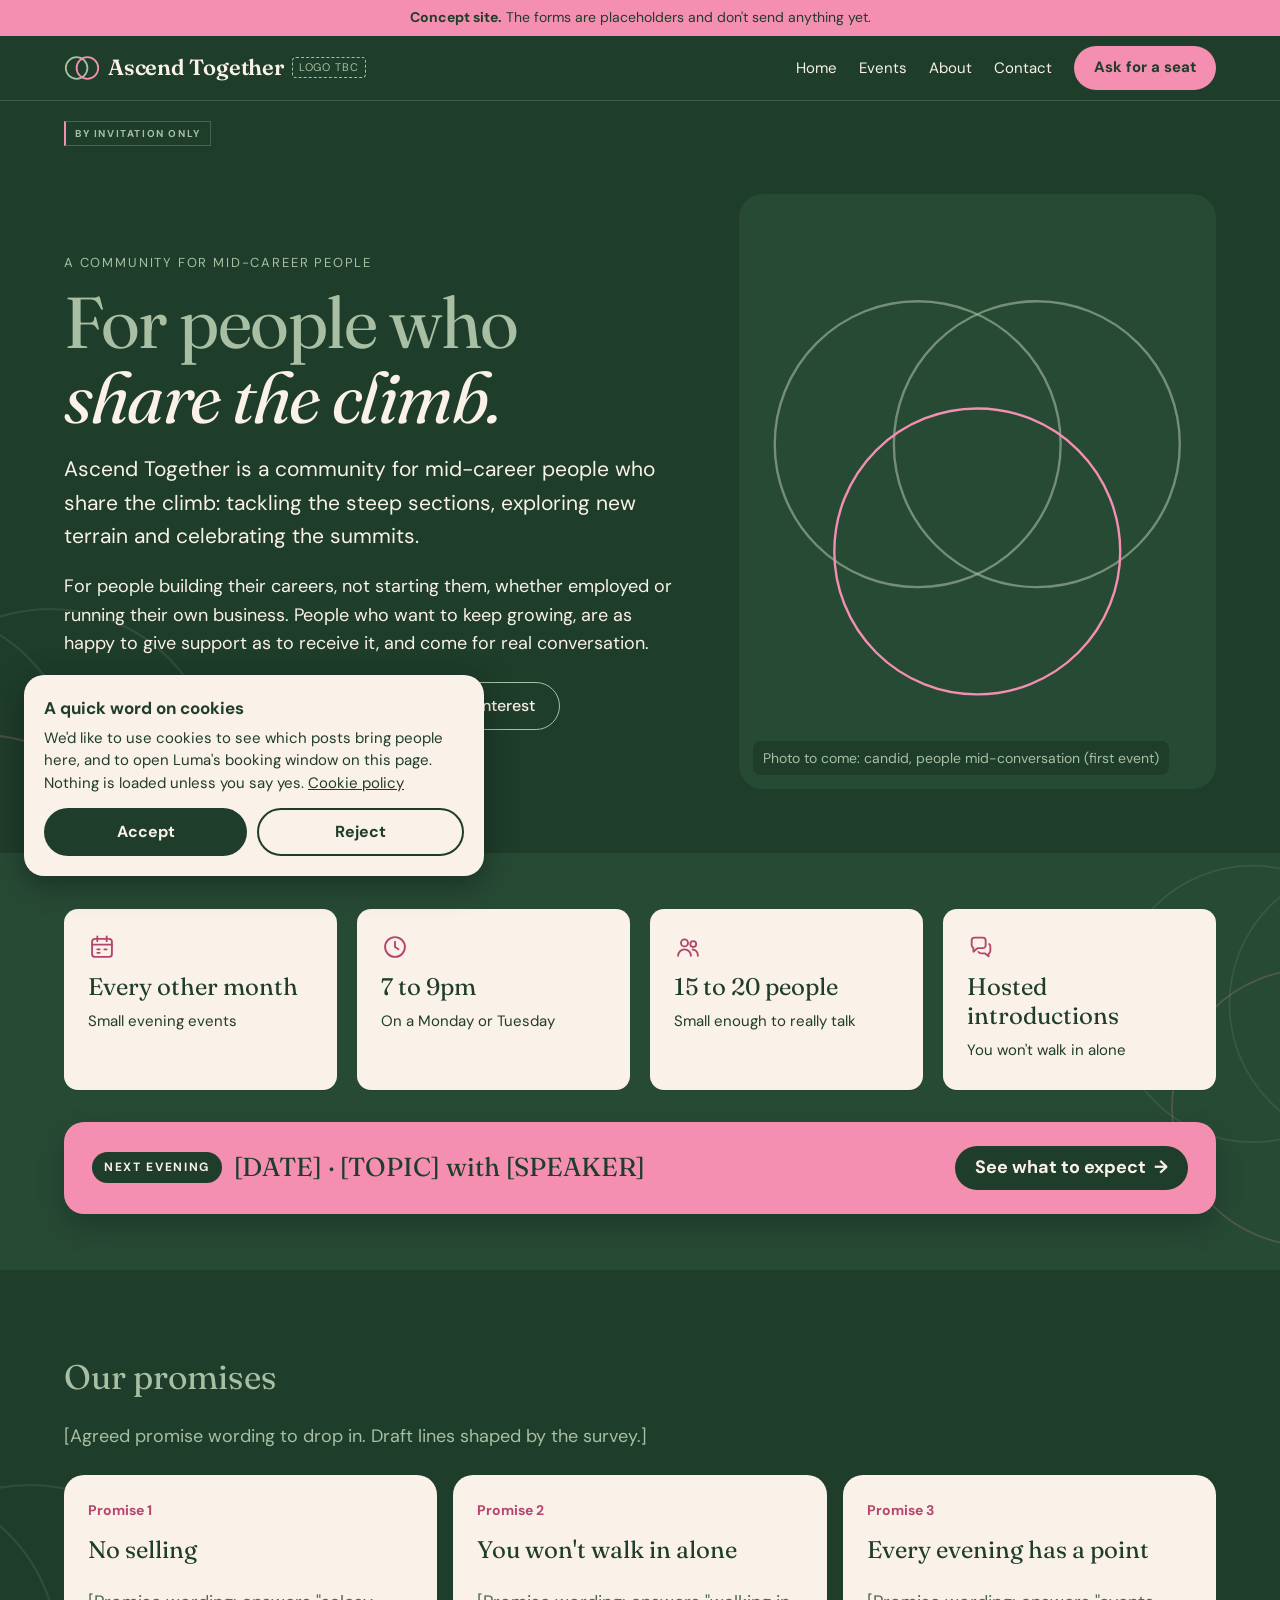
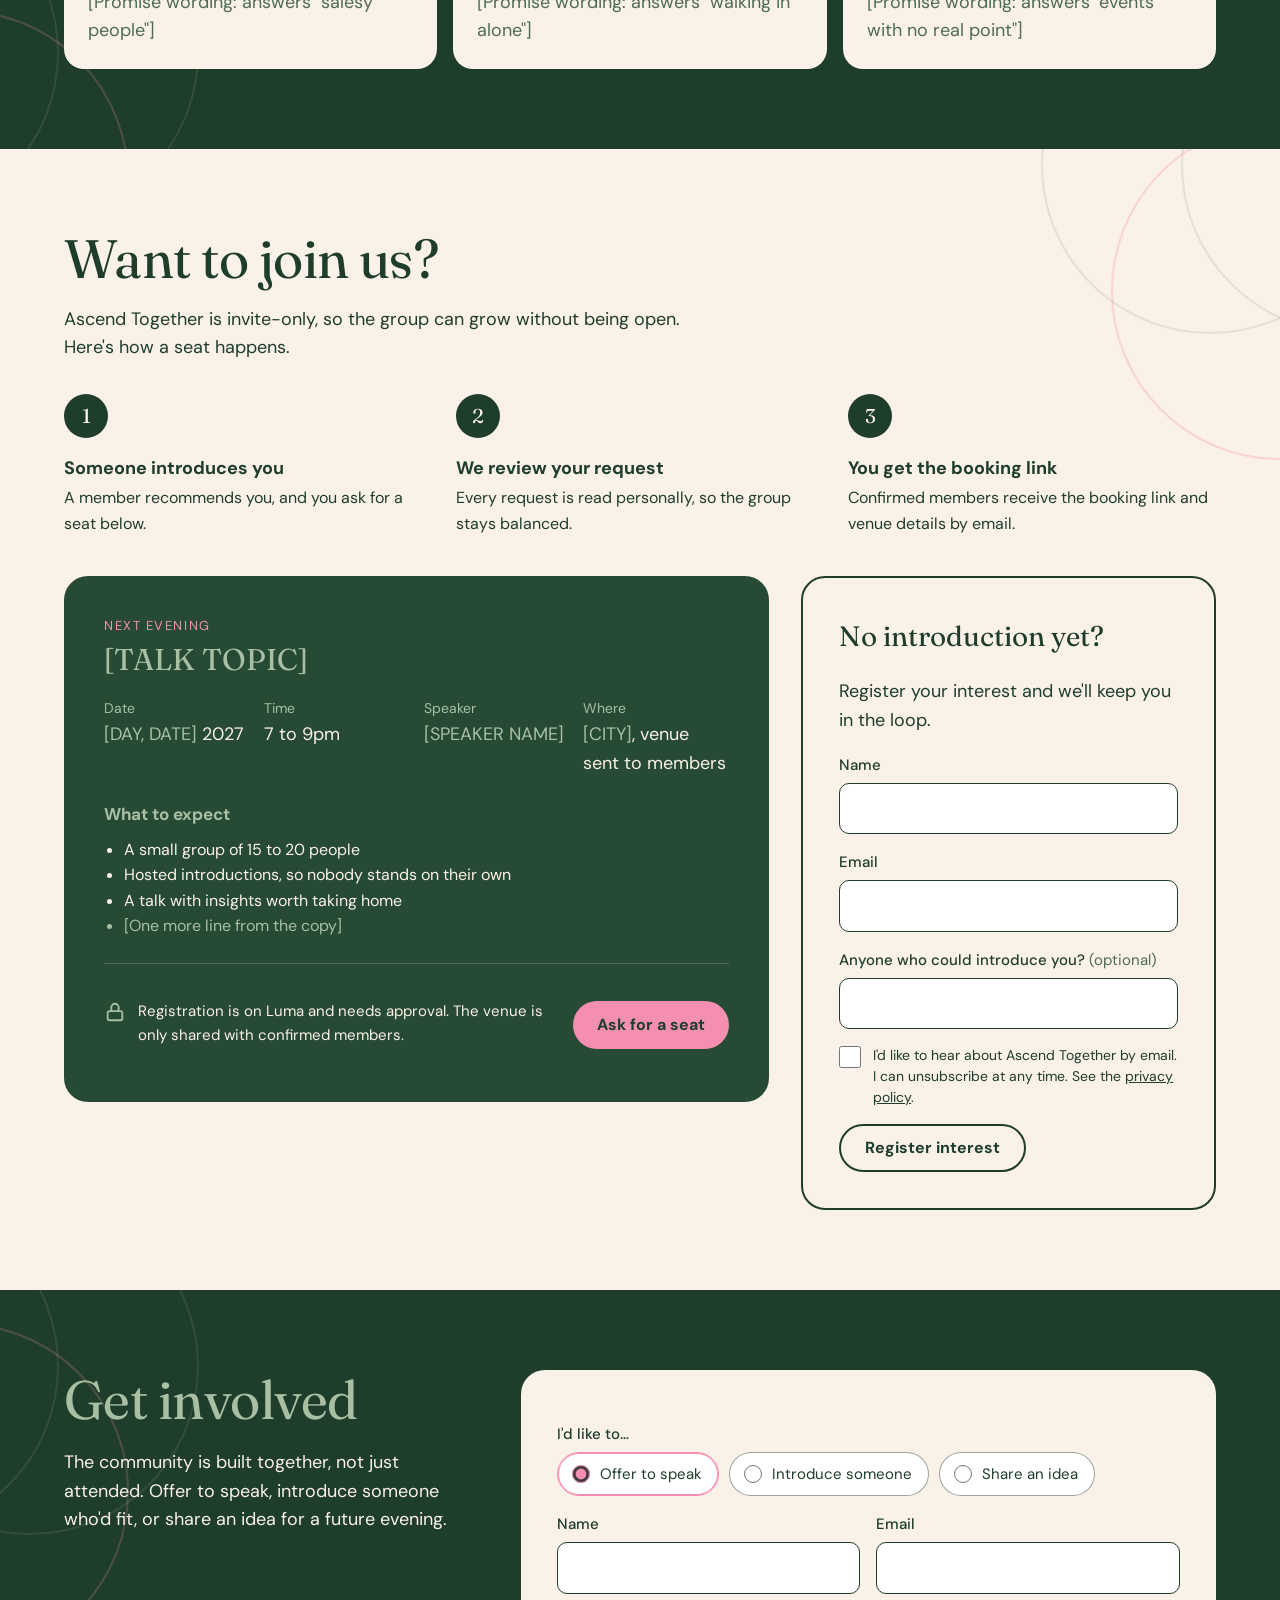
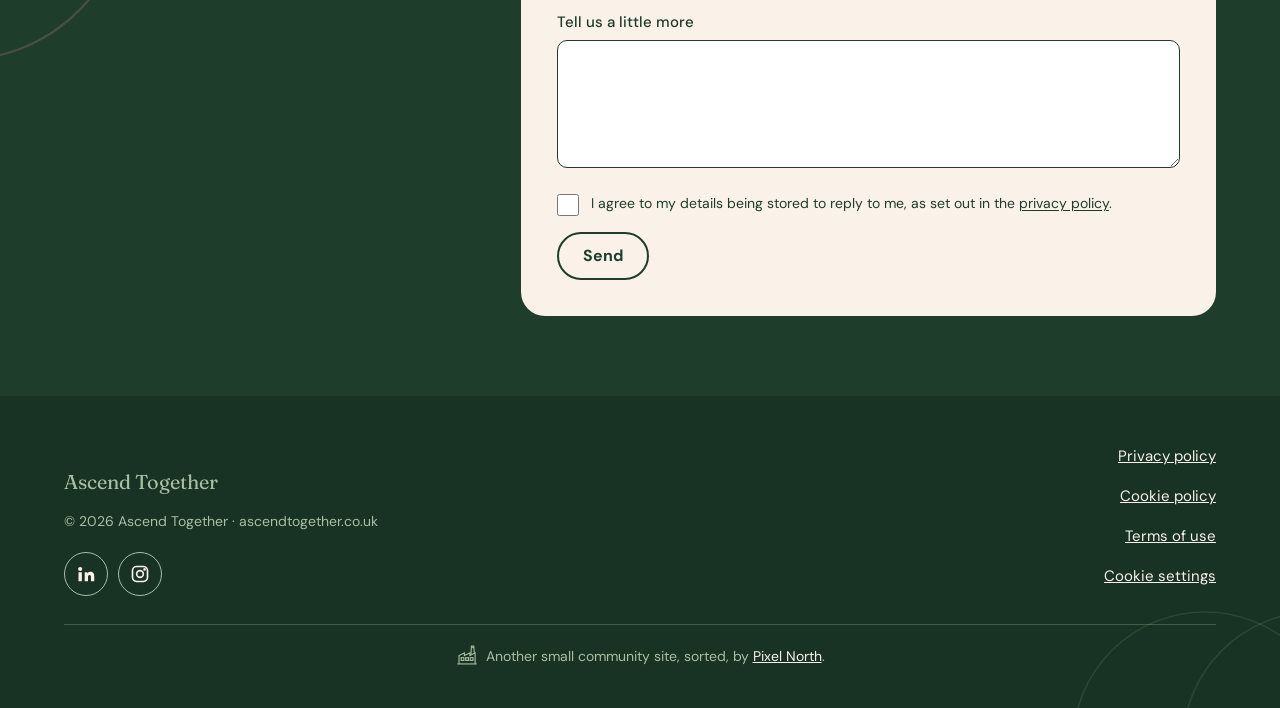
==== commit 1aa64335: "Make the Next evening banner a solid pink highlight Co-Authored-By: Claude Opus 5.5 <noreply@anthrop" ====
--- a/index.html
+++ b/index.html
@@ -84,7 +84,7 @@
     <a class="next-teaser" href="/events">
       <span class="label">Next evening</span>
       <span class="title">[DATE] · [TOPIC] with [SPEAKER]</span>
-      <span>See what to expect →</span>
+      <span class="more">See what to expect <span aria-hidden="true">→</span></span>
     </a>
   </div>
 </section>
--- a/assets/css/site.css
+++ b/assets/css/site.css
@@ -594,3 +594,51 @@
 }
 .reveal.is-visible { opacity: 1; transform: none; }
 @media (prefers-reduced-motion: reduce) { .reveal { opacity: 1; transform: none; transition: none; } }
+
+/* Cream cards: the four at-a-glance facts and the three promises.
+   Pink is deepened slightly on cream so the labels and icons stay readable. */
+.facts-section .facts li, .promises .card {
+  background: var(--cream); color: var(--forest); border: 0;
+  box-shadow: 0 1px 0 rgba(24, 50, 35, 0.25);
+}
+.facts-section .facts strong, .promises .card h3 { color: var(--forest); }
+.facts-section .facts span, .promises .card p { color: var(--forest); }
+.promises .card .tbc { color: #4E6B55; }
+.facts-section .fact-icon, .promises .card .kicker { color: #B4466E; }
+
+/* Ghost button hover: fill with cream so it's clearly interactive */
+.btn-ghost { transition: background-color 0.2s ease, color 0.2s ease, border-color 0.2s ease; }
+.btn-ghost:hover, .btn-ghost:focus-visible,
+.hero-grid .hero-actions .btn-ghost:hover, .hero-grid .hero-actions .btn-ghost:focus-visible {
+  background: var(--cream); color: var(--forest); border-color: var(--cream);
+}
+
+/* Next evening banner: a solid pink highlight so it stands out against the cream cards */
+.facts-section .next-teaser {
+  background: var(--pink); color: var(--forest); border: 0;
+  box-shadow: 0 12px 28px rgba(0, 0, 0, 0.22);
+  gap: 12px; padding: 22px 20px;
+  transition: background-color 0.2s ease, transform 0.2s ease;
+}
+.facts-section .next-teaser:hover { background: var(--pink-hover); color: var(--forest); transform: translateY(-2px); }
+.facts-section .next-teaser:focus-visible { outline: 3px solid var(--cream); outline-offset: 3px; }
+.facts-section .next-teaser .label {
+  align-self: flex-start; padding: 6px 12px; border-radius: 999px;
+  background: var(--forest); color: var(--cream); font-size: 12px; font-weight: 700; letter-spacing: 0.14em;
+}
+.facts-section .next-teaser .title { font-size: 24px; line-height: 1.25; color: var(--forest); }
+.facts-section .next-teaser .more {
+  align-self: flex-start; display: inline-flex; align-items: center; gap: 8px;
+  min-height: 44px; padding: 0 20px; border-radius: 999px;
+  background: var(--forest); color: var(--cream); font-weight: 700;
+}
+.facts-section .next-teaser .more span { transition: transform 0.2s ease; }
+.facts-section .next-teaser:hover .more span { transform: translateX(3px); }
+@media (min-width: 600px) {
+  .facts-section .next-teaser { padding: 24px 28px; }
+  .facts-section .next-teaser .label, .facts-section .next-teaser .more { align-self: center; }
+  .facts-section .next-teaser .title { font-size: 26px; }
+}
+@media (prefers-reduced-motion: reduce) {
+  .facts-section .next-teaser, .facts-section .next-teaser .more span { transition: none; transform: none; }
+}
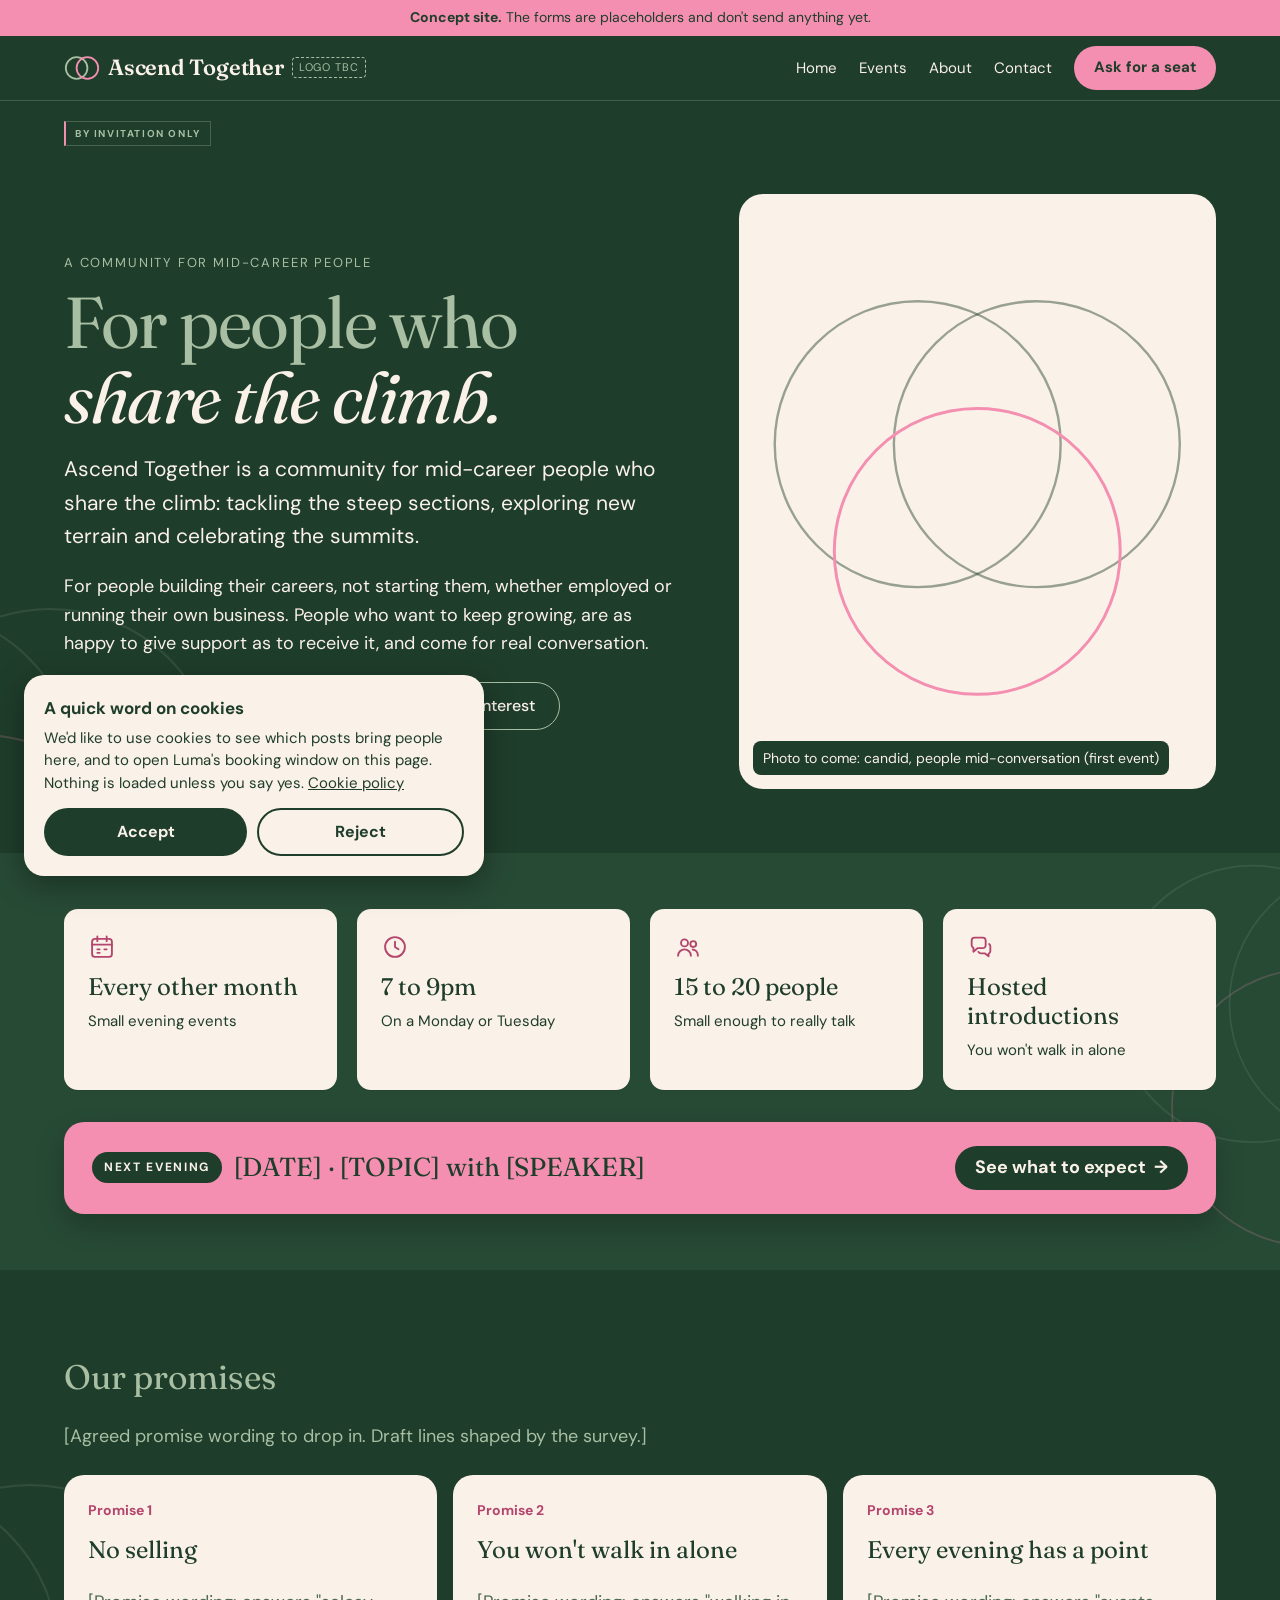
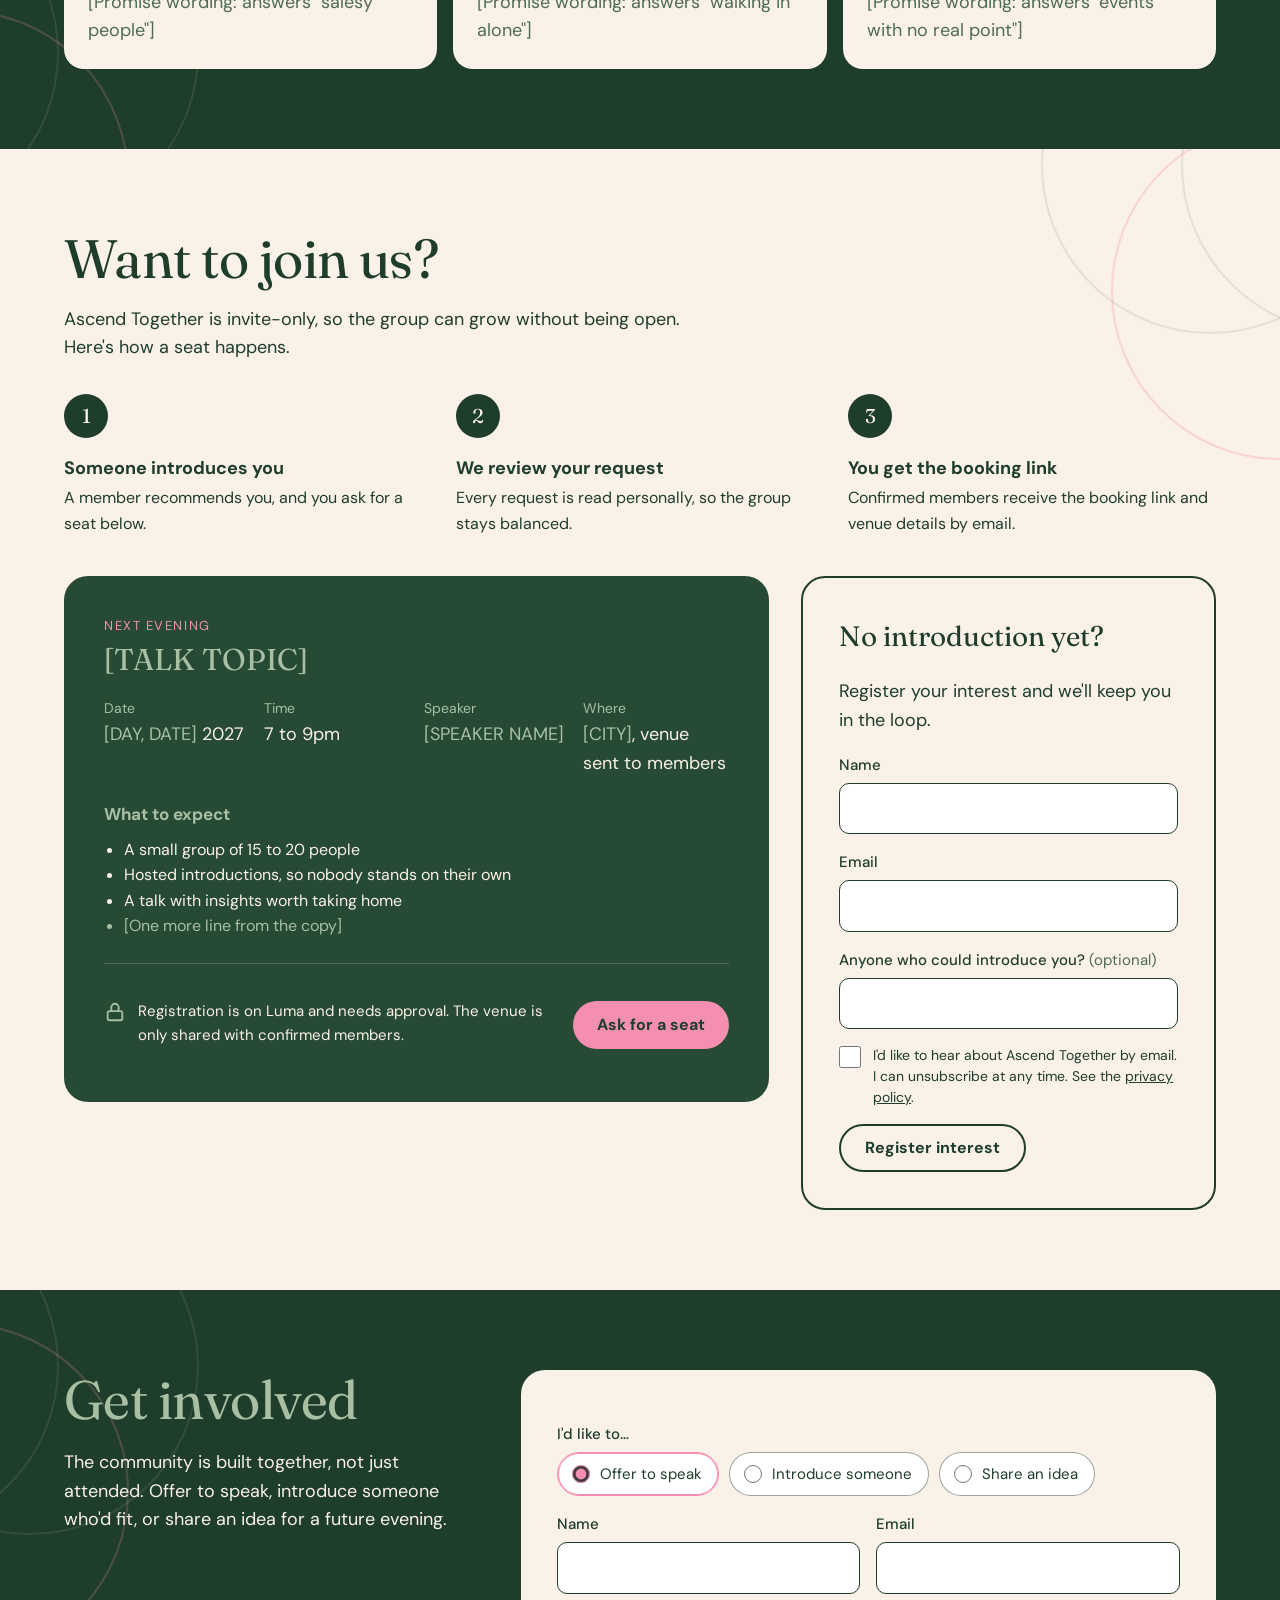
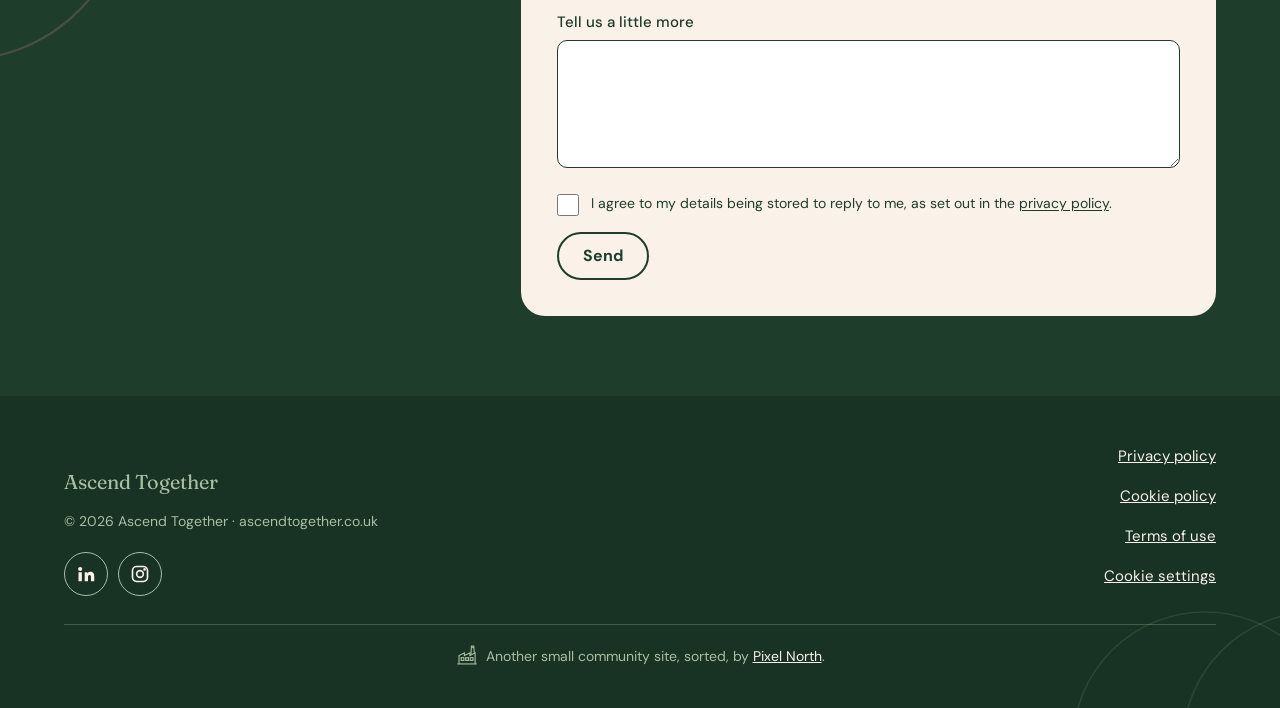
==== commit 14266a8e: "Put the hero photo placeholder on cream Green and pink hoops on cream, caption in cream on dark gree" ====
--- a/index.html
+++ b/index.html
@@ -63,7 +63,7 @@
         </div>
       </div>
       <div class="photo-frame" role="img" aria-label="Photo placeholder: candid shot of members mid-conversation">
-        <svg viewBox="0 0 400 500" preserveAspectRatio="xMidYMid slice" aria-hidden="true"><circle cx="150" cy="210" r="120" fill="none" stroke="#A8BFA3" stroke-width="2" opacity="0.6"/><circle cx="250" cy="210" r="120" fill="none" stroke="#A8BFA3" stroke-width="2" opacity="0.6"/><circle cx="200" cy="300" r="120" fill="none" stroke="#F48FB1" stroke-width="2"/></svg>
+        <svg viewBox="0 0 400 500" preserveAspectRatio="xMidYMid slice" aria-hidden="true"><circle cx="150" cy="210" r="120" fill="none" stroke="#1F3D2B" stroke-width="2" opacity="0.45"/><circle cx="250" cy="210" r="120" fill="none" stroke="#1F3D2B" stroke-width="2" opacity="0.45"/><circle cx="200" cy="300" r="120" fill="none" stroke="#F48FB1" stroke-width="2.5"/></svg>
         <p class="caption">Photo to come: candid, people mid-conversation (first event)</p>
       </div>
     </div>
--- a/assets/css/site.css
+++ b/assets/css/site.css
@@ -642,3 +642,7 @@
 @media (prefers-reduced-motion: reduce) {
   .facts-section .next-teaser, .facts-section .next-teaser .more span { transition: none; transform: none; }
 }
+
+/* Hero photo placeholder on cream */
+.photo-frame { background: var(--cream); }
+.photo-frame .caption { background: var(--forest); color: var(--cream); }
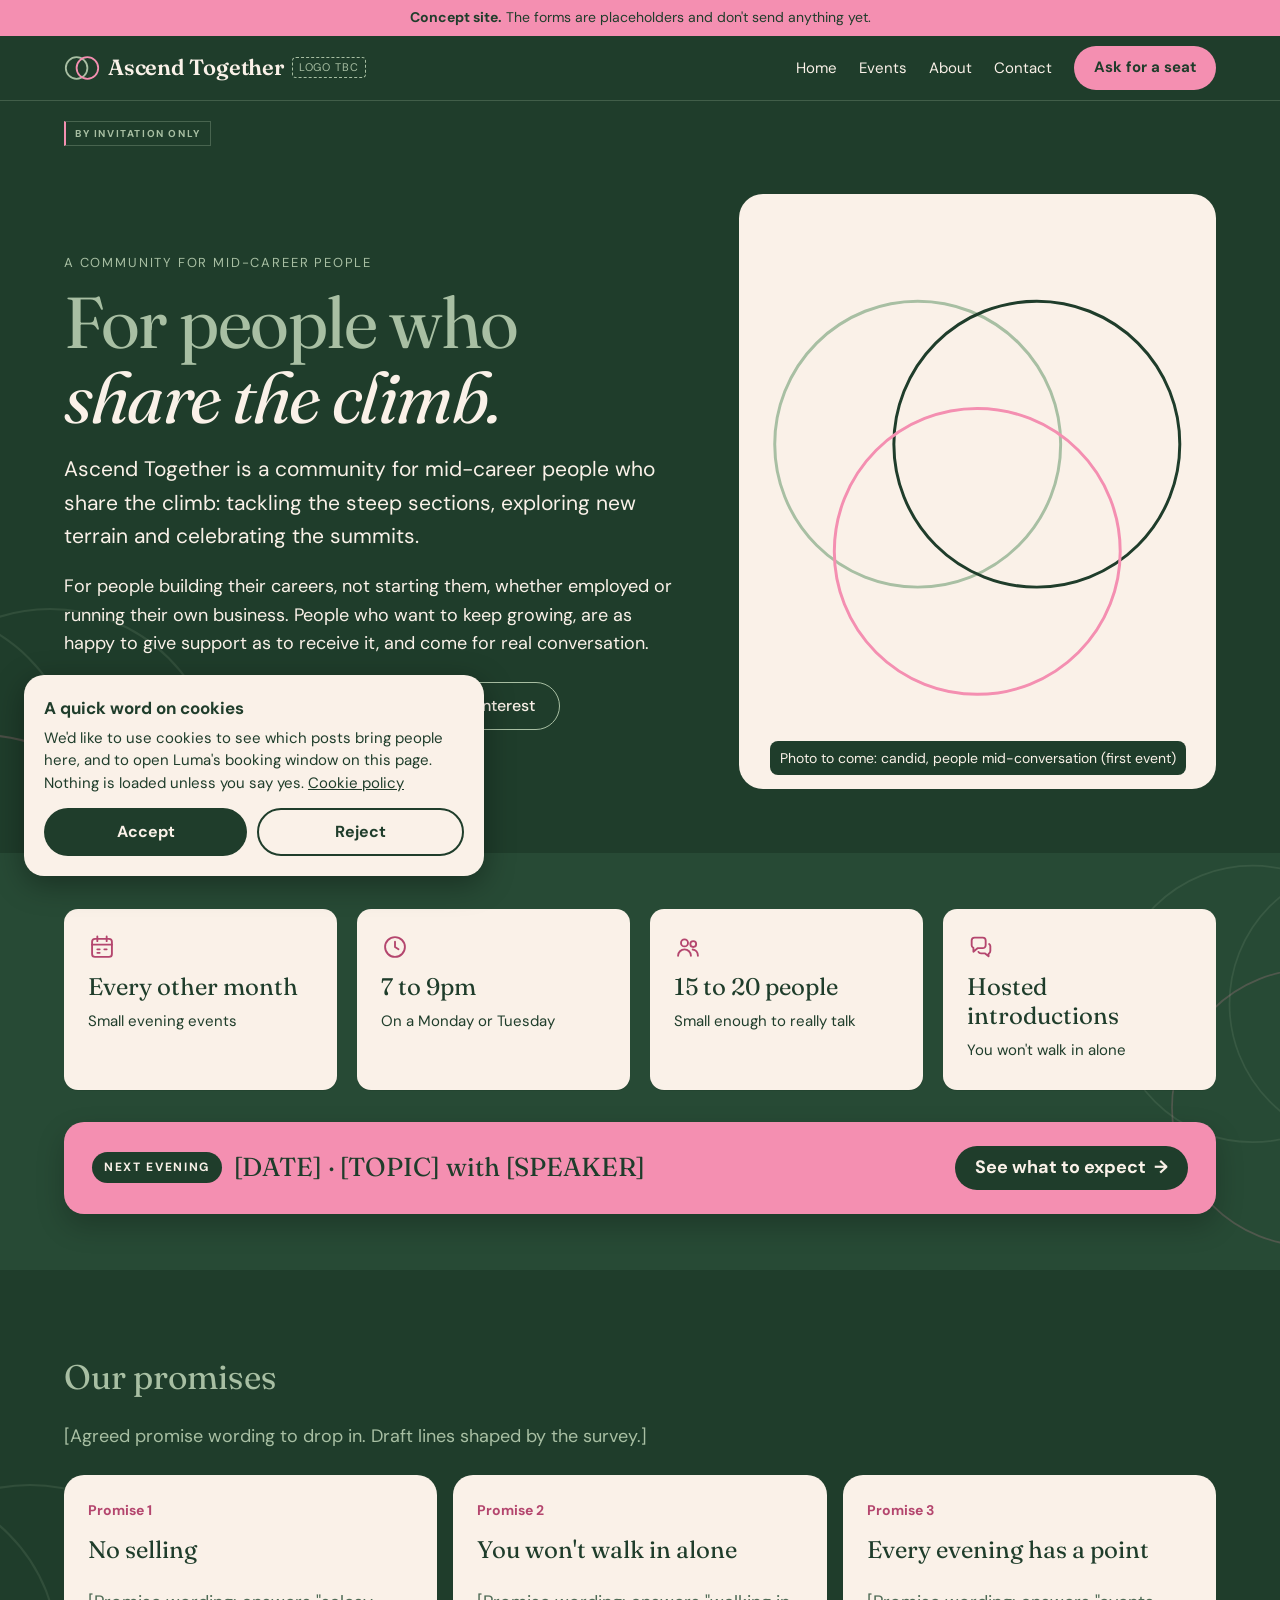
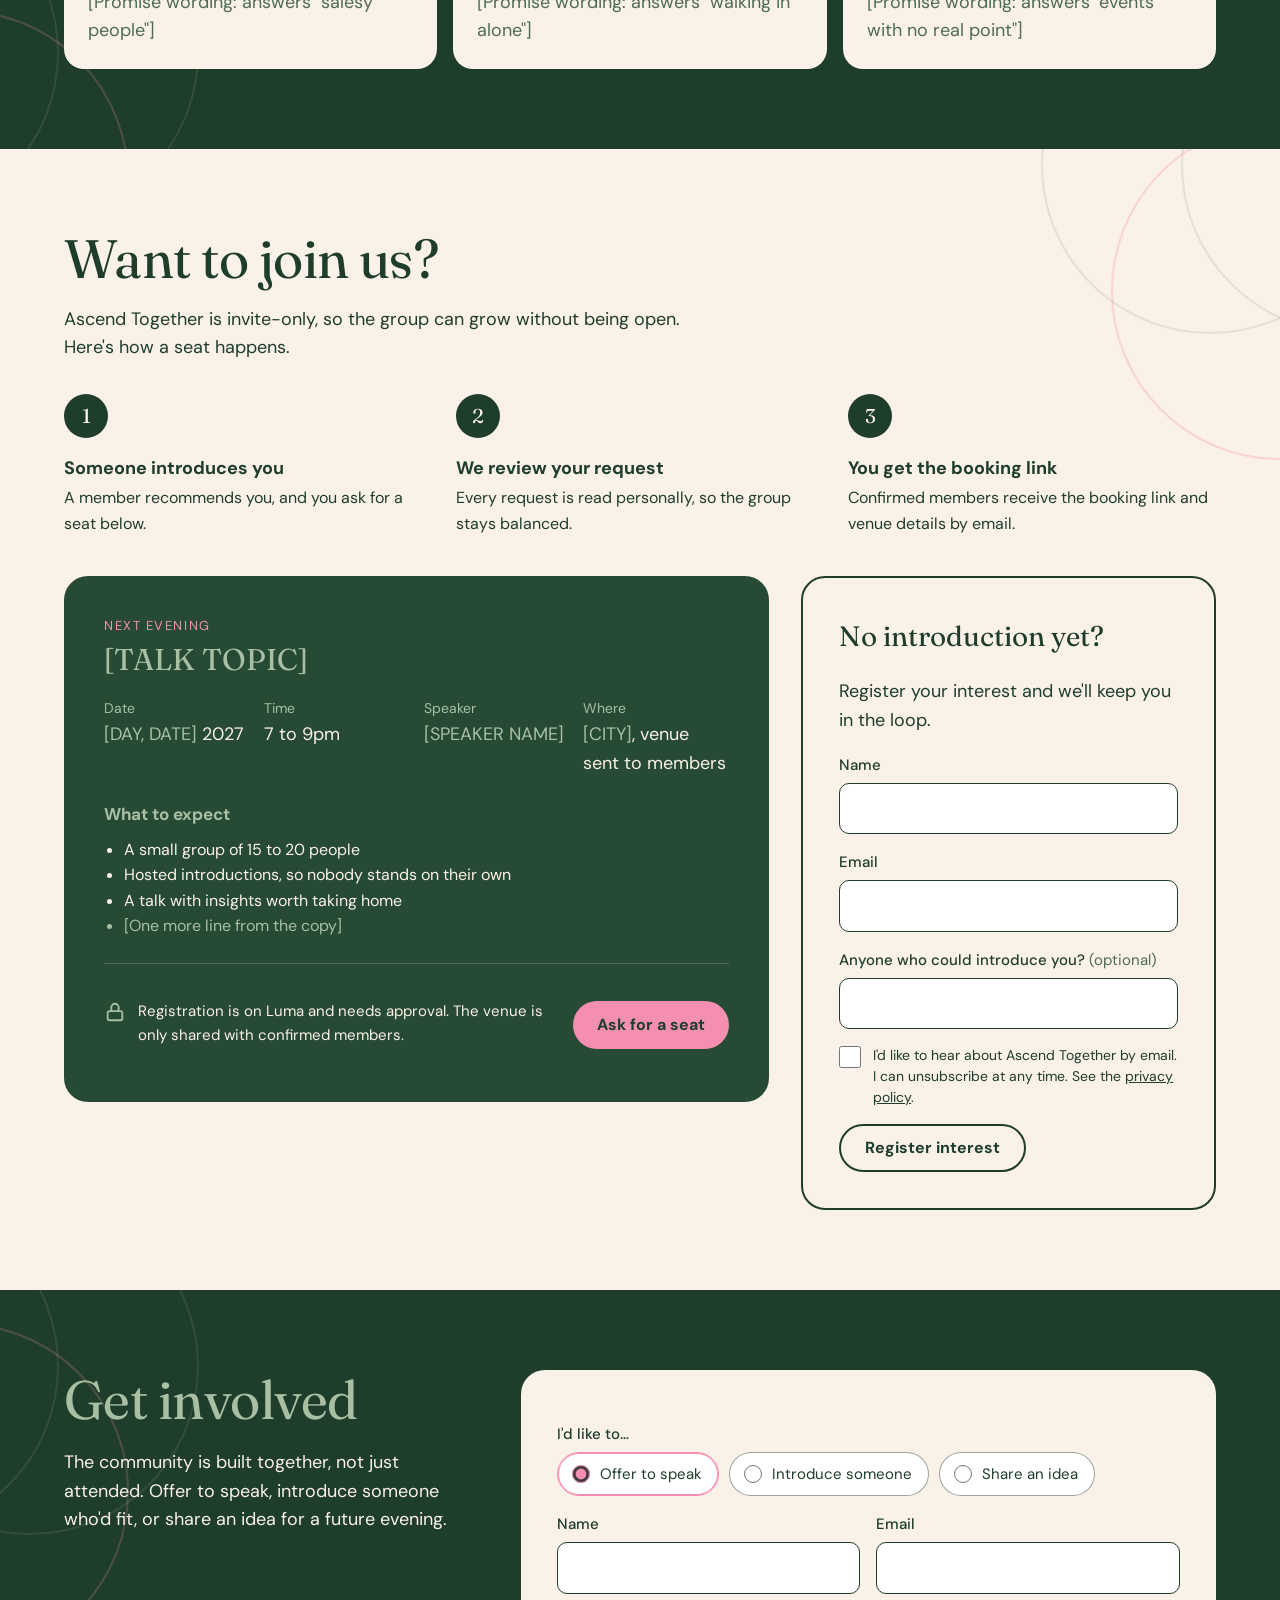
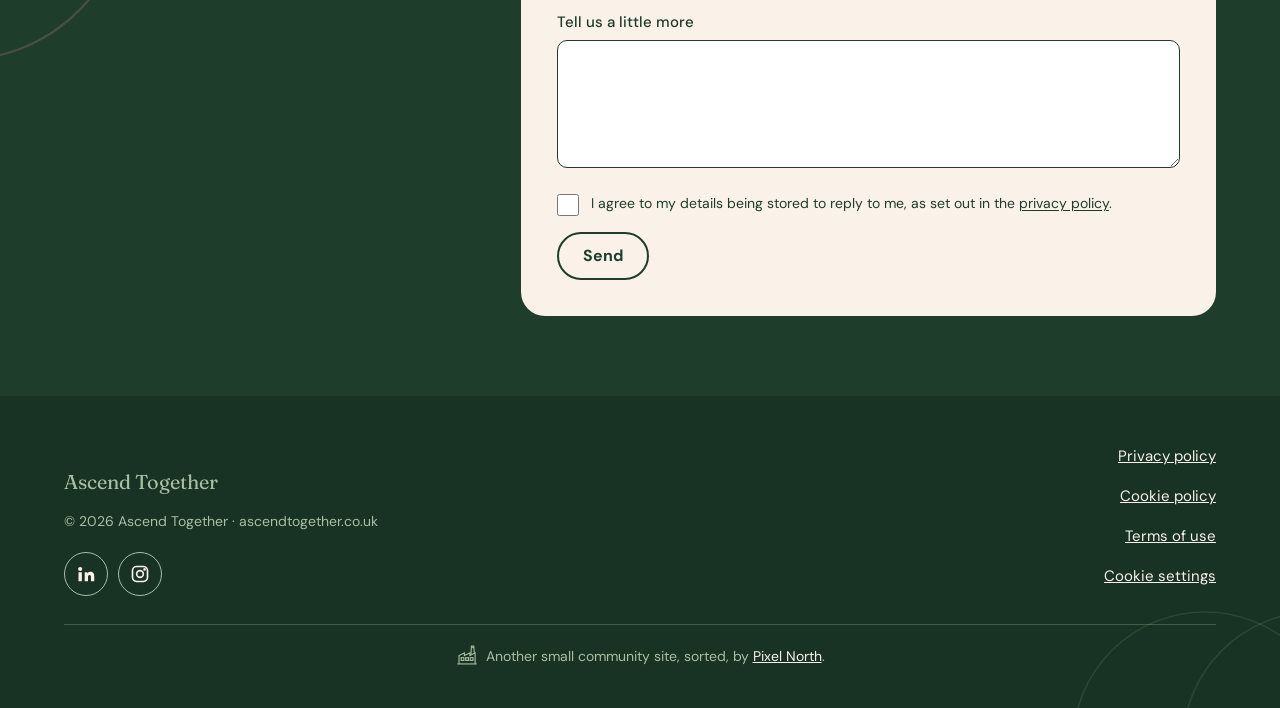
==== commit 0803b20d: "Hero hoops: sage, dark green and pink; centre the caption Co-Authored-By: Claude Opus 5.5 <noreply@a" ====
--- a/index.html
+++ b/index.html
@@ -63,7 +63,7 @@
         </div>
       </div>
       <div class="photo-frame" role="img" aria-label="Photo placeholder: candid shot of members mid-conversation">
-        <svg viewBox="0 0 400 500" preserveAspectRatio="xMidYMid slice" aria-hidden="true"><circle cx="150" cy="210" r="120" fill="none" stroke="#1F3D2B" stroke-width="2" opacity="0.45"/><circle cx="250" cy="210" r="120" fill="none" stroke="#1F3D2B" stroke-width="2" opacity="0.45"/><circle cx="200" cy="300" r="120" fill="none" stroke="#F48FB1" stroke-width="2.5"/></svg>
+        <svg viewBox="0 0 400 500" preserveAspectRatio="xMidYMid slice" aria-hidden="true"><circle cx="150" cy="210" r="120" fill="none" stroke="#A8BFA3" stroke-width="2.5"/><circle cx="250" cy="210" r="120" fill="none" stroke="#1F3D2B" stroke-width="2.5"/><circle cx="200" cy="300" r="120" fill="none" stroke="#F48FB1" stroke-width="2.5"/></svg>
         <p class="caption">Photo to come: candid, people mid-conversation (first event)</p>
       </div>
     </div>
--- a/assets/css/site.css
+++ b/assets/css/site.css
@@ -646,3 +646,5 @@
 /* Hero photo placeholder on cream */
 .photo-frame { background: var(--cream); }
 .photo-frame .caption { background: var(--forest); color: var(--cream); }
+.photo-frame { justify-content: center; }
+.photo-frame .caption { text-align: center; }
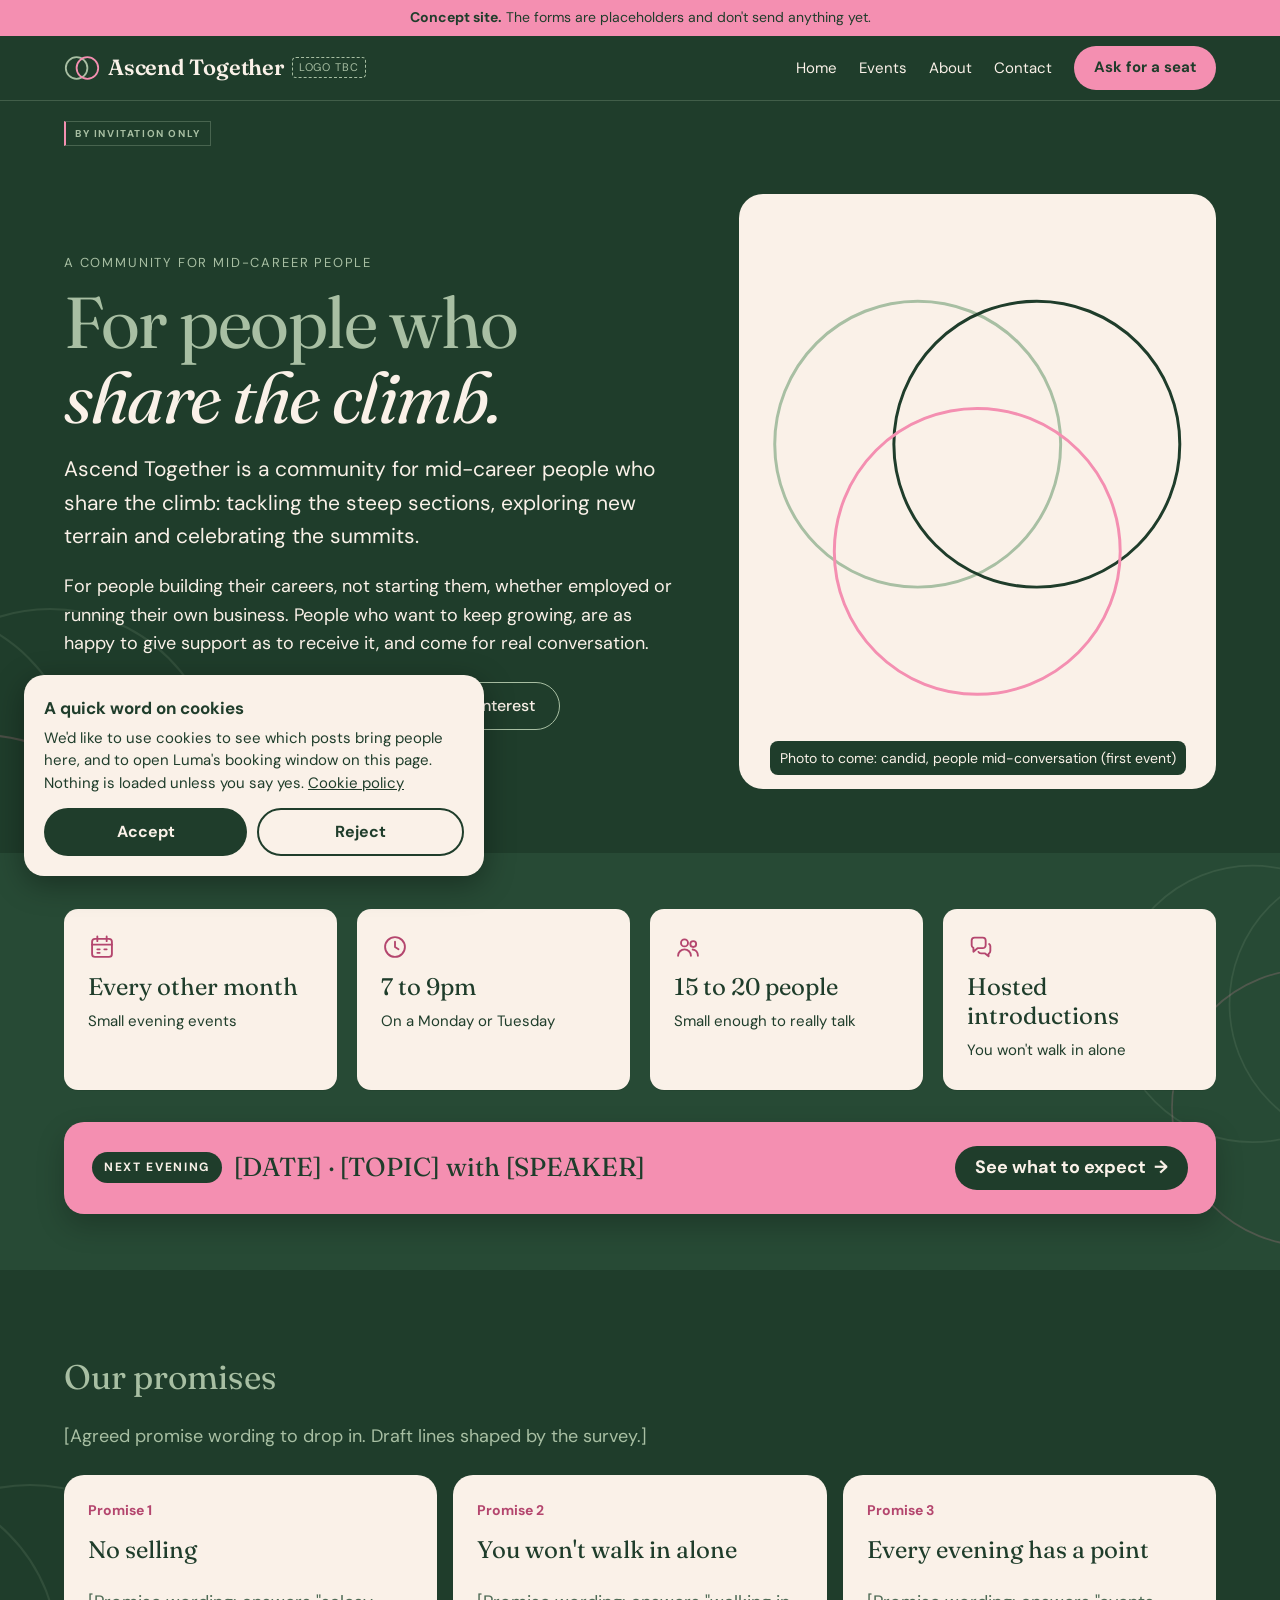
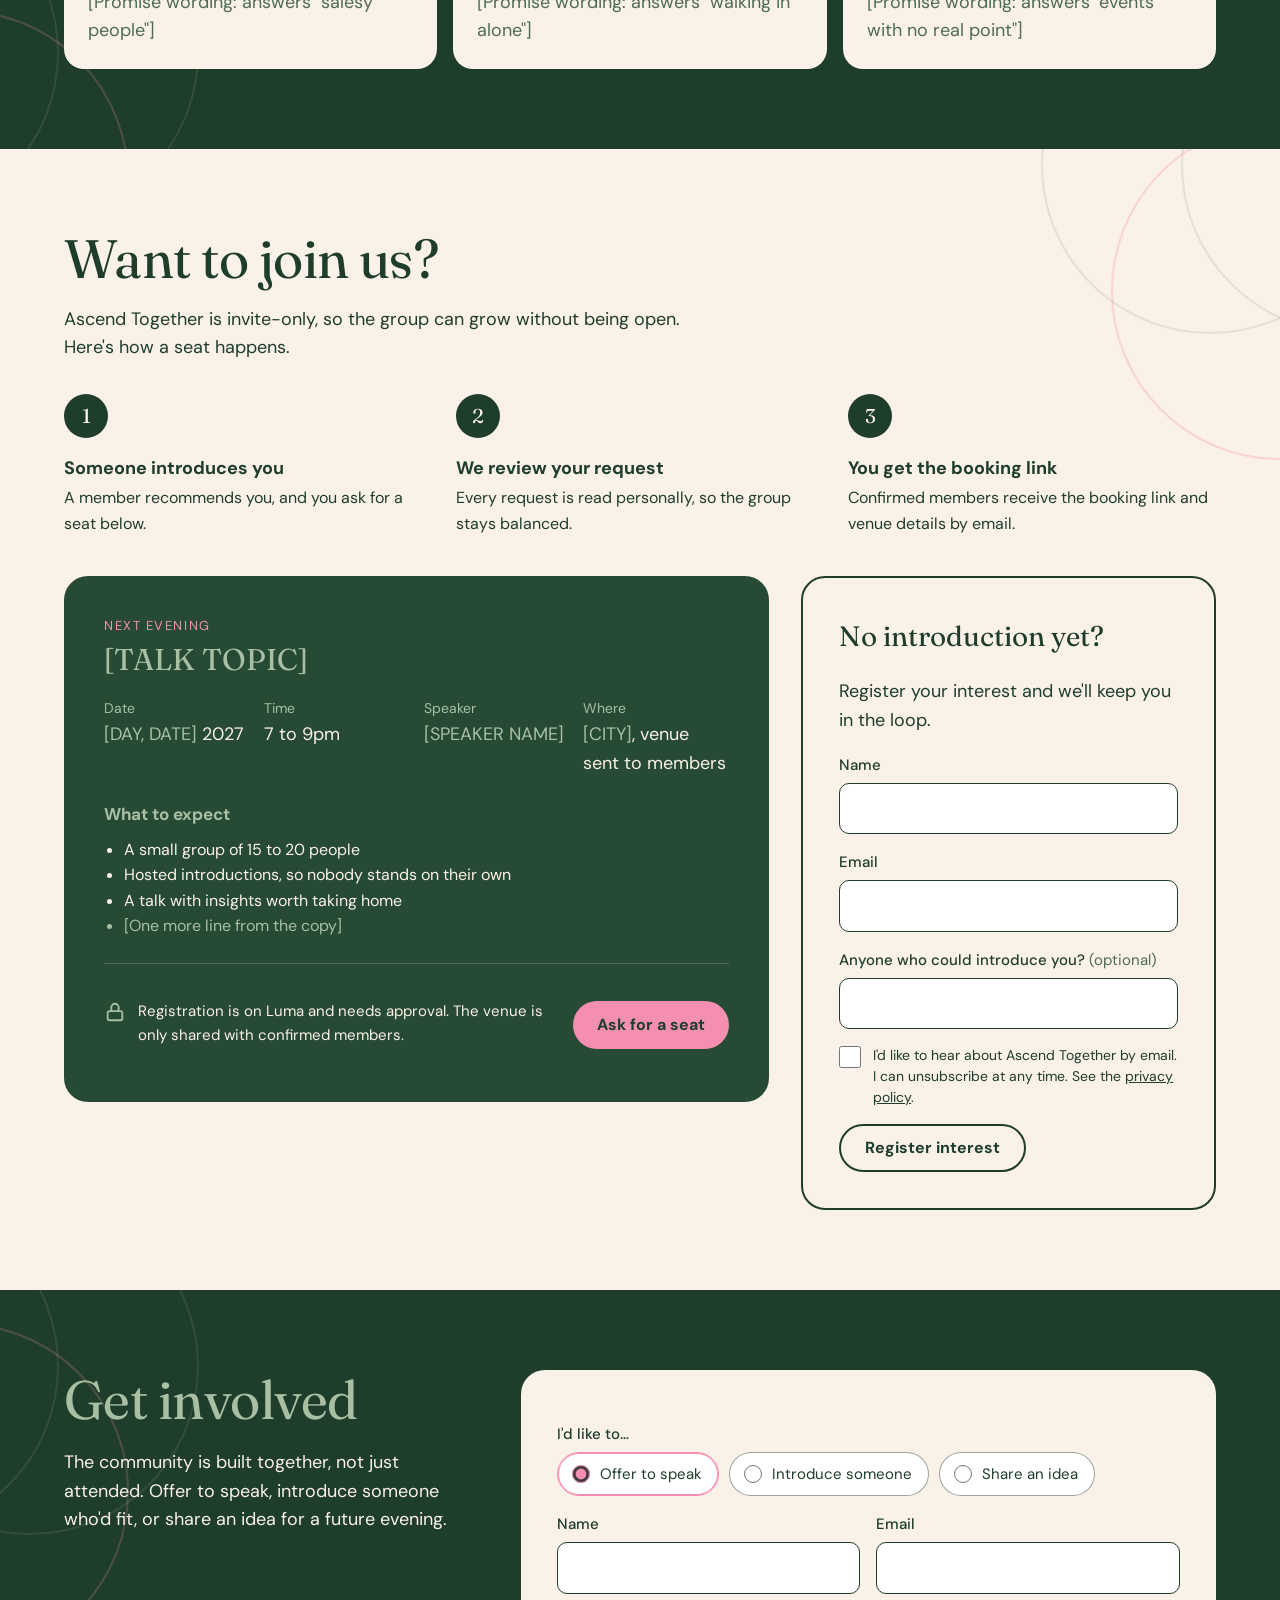
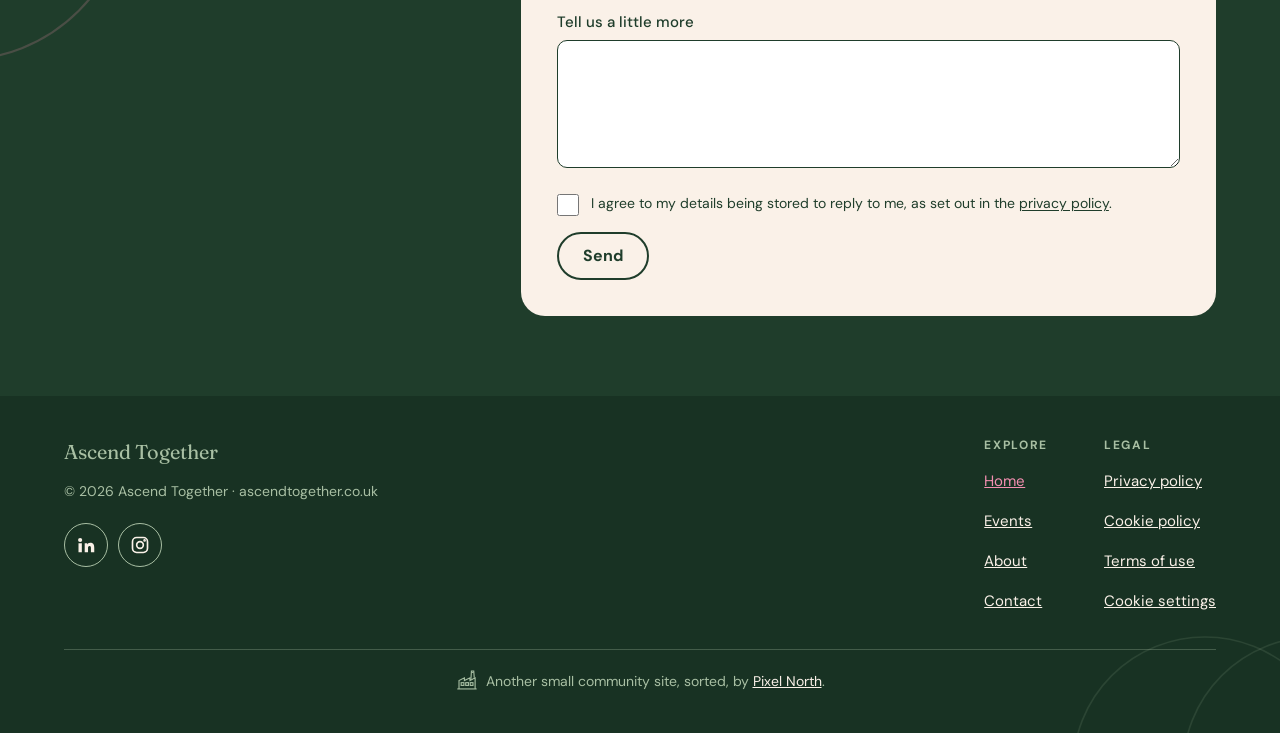
==== commit 9dd008ff: "Footer: add an Explore list of pages and a Legal heading Co-Authored-By: Claude Opus 5.5 <noreply@an" ====
--- a/index.html
+++ b/index.html
@@ -218,12 +218,26 @@
         <a href="#" aria-label="Ascend Together on Instagram (link to come)"><svg viewBox="0 0 24 24" width="20" height="20" fill="none" stroke="currentColor" stroke-width="2" stroke-linecap="round" stroke-linejoin="round" aria-hidden="true"><rect x="3" y="3" width="18" height="18" rx="5"/><circle cx="12" cy="12" r="4"/><circle cx="17.5" cy="6.5" r="0.6" fill="currentColor"/></svg></a>
       </div>
     </div>
-    <nav class="footer-legal" aria-label="Legal">
-      <a href="/privacy">Privacy policy</a>
-      <a href="/cookies">Cookie policy</a>
-      <a href="/terms">Terms of use</a>
-      <button type="button" class="js-cookie-settings">Cookie settings</button>
-    </nav>
+    <div class="footer-links">
+      <nav class="footer-col" aria-labelledby="footer-explore">
+        <h2 class="footer-heading" id="footer-explore">Explore</h2>
+        <ul>
+          <li><a href="/" aria-current="page">Home</a></li>
+          <li><a href="/events">Events</a></li>
+          <li><a href="/about">About</a></li>
+          <li><a href="/contact">Contact</a></li>
+        </ul>
+      </nav>
+      <nav class="footer-col footer-legal" aria-labelledby="footer-legal">
+        <h2 class="footer-heading" id="footer-legal">Legal</h2>
+        <ul>
+          <li><a href="/privacy">Privacy policy</a></li>
+          <li><a href="/cookies">Cookie policy</a></li>
+          <li><a href="/terms">Terms of use</a></li>
+          <li><button type="button" class="js-cookie-settings">Cookie settings</button></li>
+        </ul>
+      </nav>
+    </div>
   </div>
   <div class="wrap footer-bottom">
     <p class="credit"><svg class="factory" width="22" height="22" viewBox="0 0 512 512" fill="none" stroke="currentColor" stroke-width="26" aria-hidden="true"><path d="M30 464H480"/><path d="M70 464V268L195 205V268L325 205V268L445 205V464"/><path d="M347 250L359 45H413L425 205"/><path d="M362 78H410"/><rect x="120" y="318" width="64" height="64"/><rect x="226" y="318" width="64" height="64"/><rect x="331" y="318" width="64" height="64"/></svg><span>Another small community site, sorted, by <a href="https://pixel-north.co.uk/" target="_blank" rel="noopener">Pixel North</a>.</span></p>
--- a/assets/css/site.css
+++ b/assets/css/site.css
@@ -648,3 +648,26 @@
 .photo-frame .caption { background: var(--forest); color: var(--cream); }
 .photo-frame { justify-content: center; }
 .photo-frame .caption { text-align: center; }
+
+/* Footer link columns: Explore (site pages) and Legal */
+.footer-links { display: grid; grid-template-columns: 1fr 1fr; gap: 24px; }
+.footer-col ul { list-style: none; margin: 0; padding: 0; }
+.footer-heading {
+  margin: 0 0 6px; font-family: inherit; font-size: 12px; font-weight: 700;
+  letter-spacing: 0.14em; text-transform: uppercase; color: var(--sage);
+}
+.footer-col a, .footer-col button {
+  color: var(--cream); display: inline-flex; align-items: center; min-height: 40px;
+  font: inherit; font-size: 15px; background: none; border: 0; padding: 0; text-decoration: underline; cursor: pointer;
+}
+.footer-col a:hover, .footer-col button:hover, .footer-col a[aria-current="page"] { color: var(--pink); }
+.footer-legal { display: block; text-align: left; }
+@media (min-width: 600px) {
+  .site-footer .footer-inner { align-items: flex-start; }
+  .footer-links { grid-template-columns: auto auto; gap: 56px; }
+  .footer-legal { align-items: initial; text-align: left; }
+}
+@media (max-width: 599px) {
+  .footer-links { order: 4; margin: 12px 0 4px; }
+  .footer-legal { margin: 0; }
+}
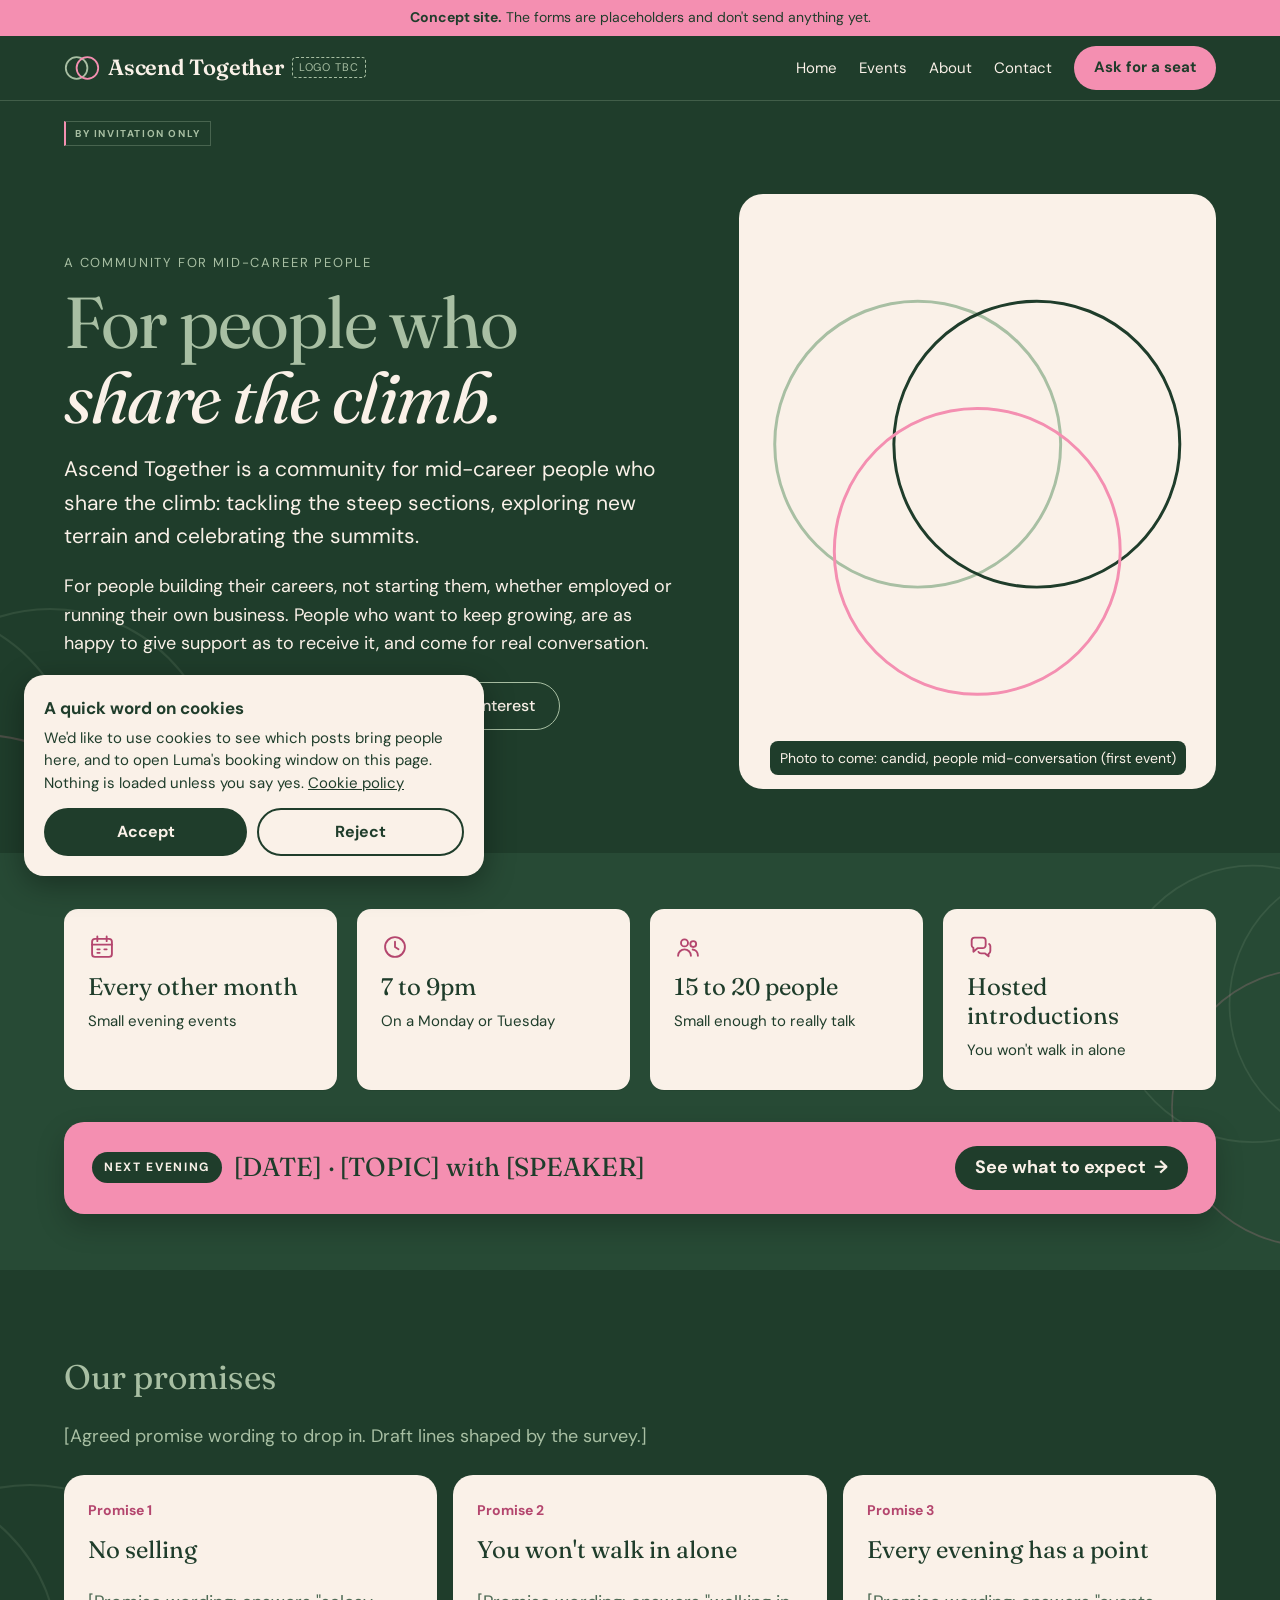
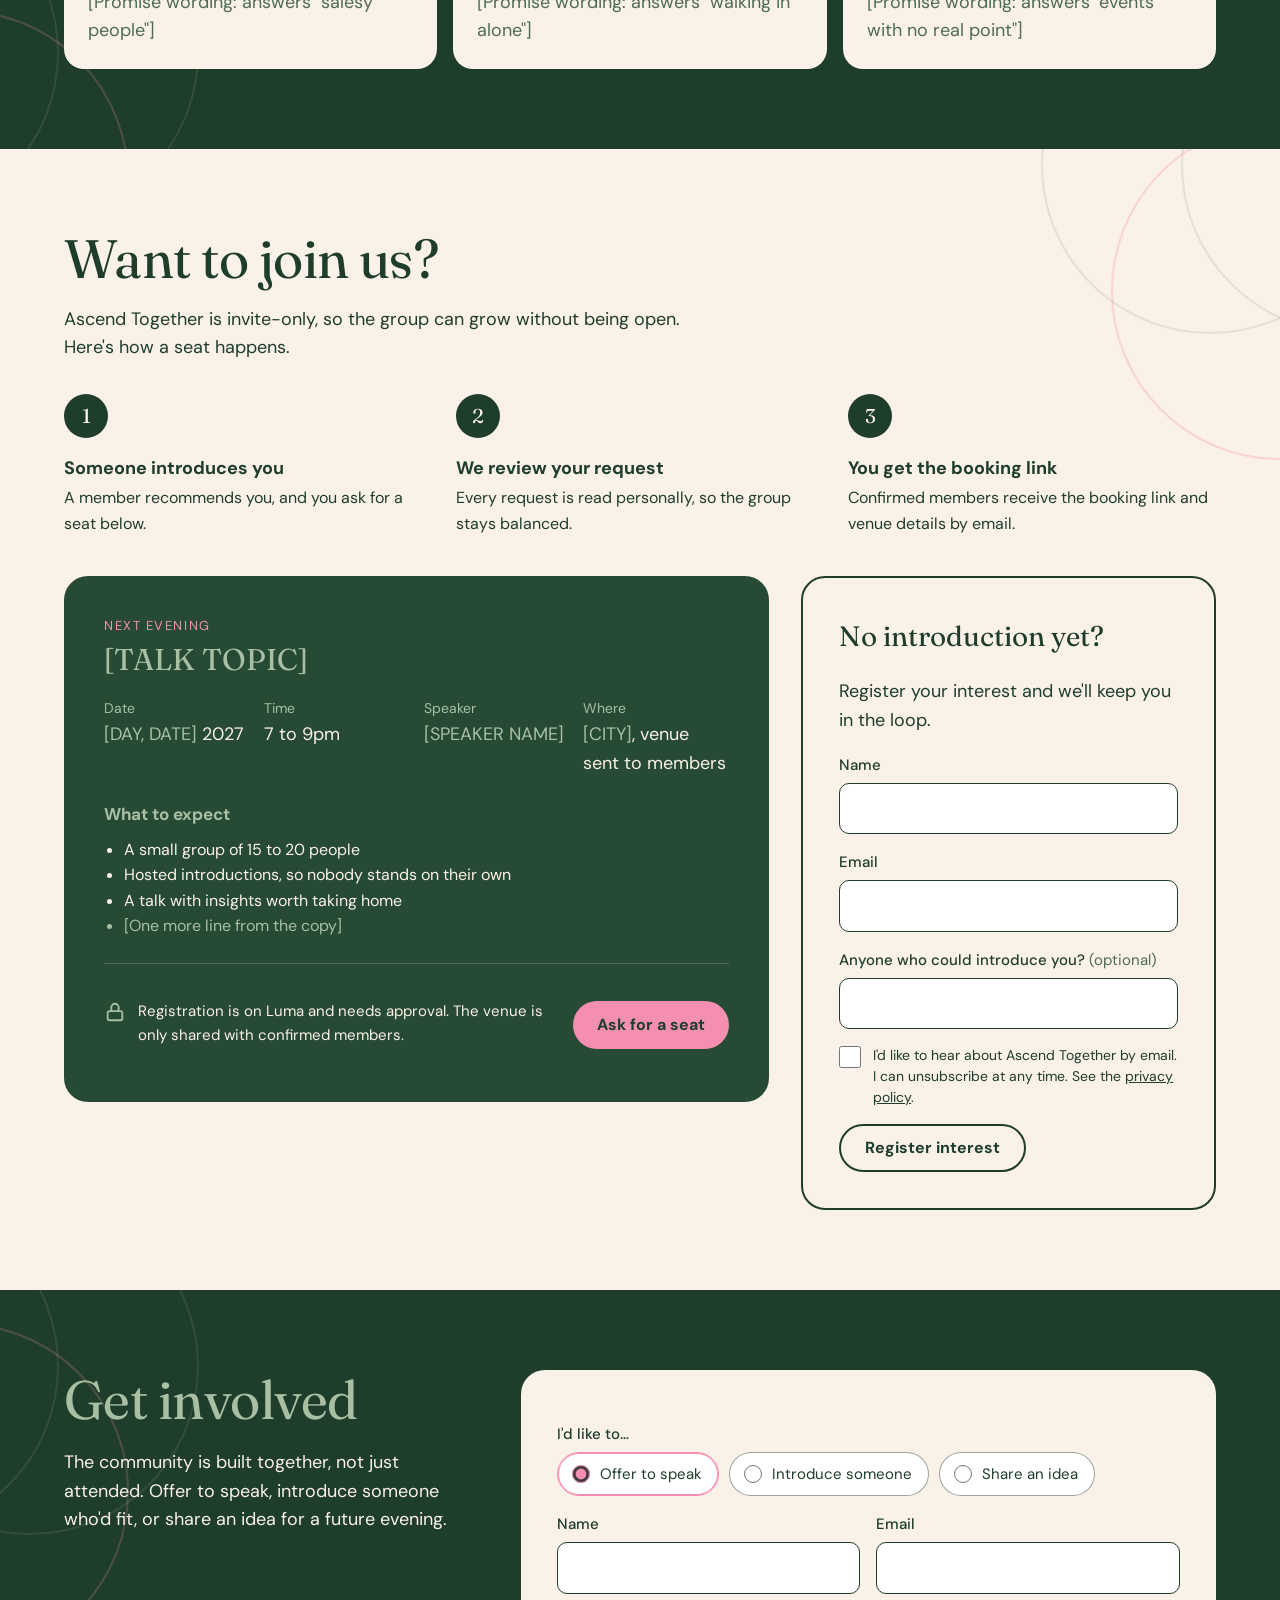
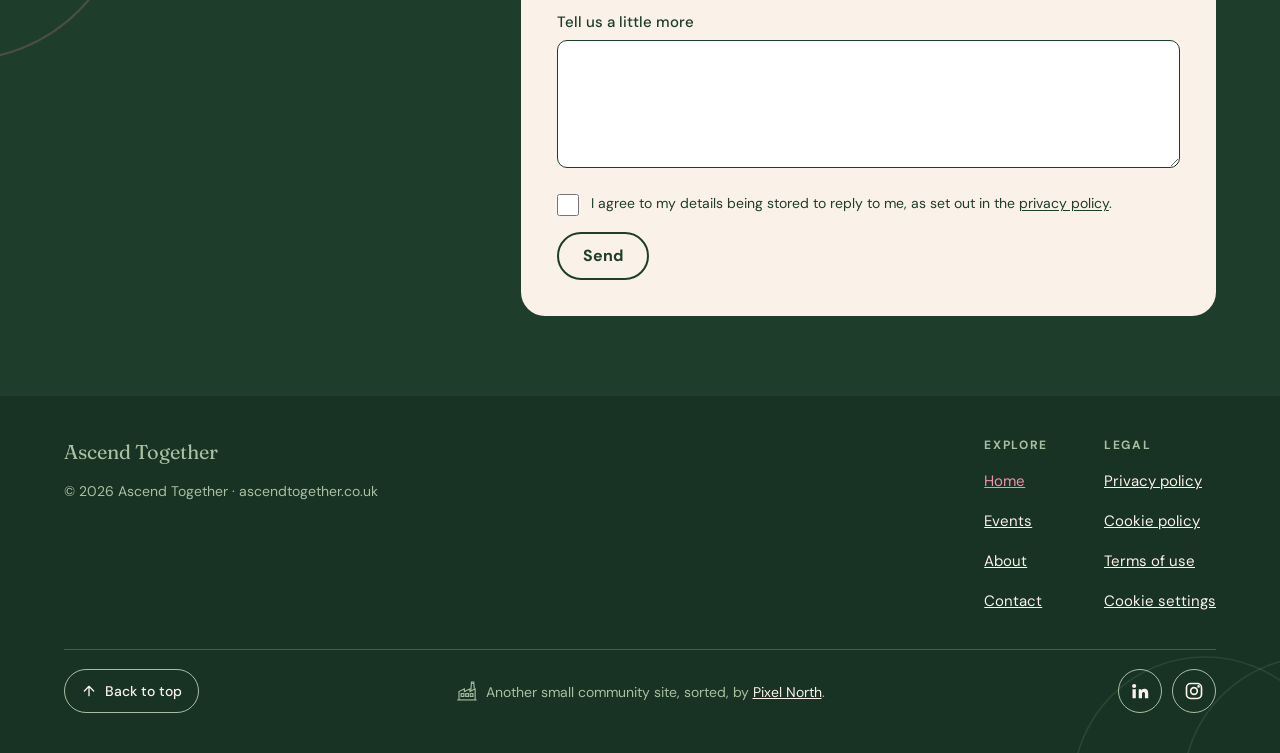
==== commit fe0dff05: "Footer: social icons to the right, Back to top on the left Bottom row is now Back to top, the Pixel " ====
--- a/index.html
+++ b/index.html
@@ -7,6 +7,17 @@
 <meta name="description" content="Ascend Together is an invite-only community for mid-career people who share the climb. Small evening events, every other month.">
 <meta name="robots" content="noindex, nofollow">
 <meta name="theme-color" content="#1F3D2B">
+<meta property="og:type" content="website">
+<meta property="og:site_name" content="Ascend Together">
+<meta property="og:title" content="Ascend Together · A community for mid-career people">
+<meta property="og:description" content="Ascend Together is an invite-only community for mid-career people who share the climb. Small evening events, every other month.">
+<meta property="og:url" content="https://ascendtogether.pixel-north.co.uk/">
+<meta property="og:image" content="https://ascendtogether.pixel-north.co.uk/assets/img/og-image.png">
+<meta property="og:image:width" content="1200">
+<meta property="og:image:height" content="630">
+<meta property="og:image:alt" content="Ascend Together: for people who share the climb. Three overlapping hoops on cream.">
+<meta name="twitter:card" content="summary_large_image">
+<meta name="twitter:image" content="https://ascendtogether.pixel-north.co.uk/assets/img/og-image.png">
 <link rel="icon" href="/assets/img/favicon.svg" type="image/svg+xml">
 <link rel="preconnect" href="https://fonts.googleapis.com">
 <link rel="preconnect" href="https://fonts.gstatic.com" crossorigin>
@@ -212,11 +223,6 @@
     <div class="footer-main">
       <span class="footer-brand">Ascend Together</span>
       <p class="footer-meta">© <span class="js-year">2026</span> Ascend Together · ascendtogether.co.uk</p>
-      <!-- Social links TBC: replace each href="#" with the real profile URL. -->
-      <div class="social">
-        <a href="#" aria-label="Ascend Together on LinkedIn (link to come)"><svg viewBox="0 0 24 24" width="20" height="20" fill="currentColor" aria-hidden="true"><path d="M4.98 3.5a2.5 2.5 0 1 1 0 5 2.5 2.5 0 0 1 0-5zM3 9.75h4v11H3v-11zm6.5 0h3.8v1.5h.06c.53-1 1.83-2.06 3.77-2.06 4.03 0 4.77 2.65 4.77 6.1v5.46h-4v-4.84c0-1.16-.02-2.65-1.61-2.65-1.62 0-1.86 1.26-1.86 2.56v4.93h-4v-11z"/></svg></a>
-        <a href="#" aria-label="Ascend Together on Instagram (link to come)"><svg viewBox="0 0 24 24" width="20" height="20" fill="none" stroke="currentColor" stroke-width="2" stroke-linecap="round" stroke-linejoin="round" aria-hidden="true"><rect x="3" y="3" width="18" height="18" rx="5"/><circle cx="12" cy="12" r="4"/><circle cx="17.5" cy="6.5" r="0.6" fill="currentColor"/></svg></a>
-      </div>
     </div>
     <div class="footer-links">
       <nav class="footer-col" aria-labelledby="footer-explore">
@@ -240,7 +246,13 @@
     </div>
   </div>
   <div class="wrap footer-bottom">
+    <a class="to-top" href="#"><svg viewBox="0 0 24 24" width="16" height="16" fill="none" stroke="currentColor" stroke-width="2" stroke-linecap="round" stroke-linejoin="round" aria-hidden="true"><path d="M12 19V5M5 12l7-7 7 7"/></svg>Back to top</a>
     <p class="credit"><svg class="factory" width="22" height="22" viewBox="0 0 512 512" fill="none" stroke="currentColor" stroke-width="26" aria-hidden="true"><path d="M30 464H480"/><path d="M70 464V268L195 205V268L325 205V268L445 205V464"/><path d="M347 250L359 45H413L425 205"/><path d="M362 78H410"/><rect x="120" y="318" width="64" height="64"/><rect x="226" y="318" width="64" height="64"/><rect x="331" y="318" width="64" height="64"/></svg><span>Another small community site, sorted, by <a href="https://pixel-north.co.uk/" target="_blank" rel="noopener">Pixel North</a>.</span></p>
+    <!-- Social links TBC: replace each href="#" with the real profile URL. -->
+    <div class="social">
+      <a href="#" aria-label="Ascend Together on LinkedIn (link to come)"><svg viewBox="0 0 24 24" width="20" height="20" fill="currentColor" aria-hidden="true"><path d="M4.98 3.5a2.5 2.5 0 1 1 0 5 2.5 2.5 0 0 1 0-5zM3 9.75h4v11H3v-11zm6.5 0h3.8v1.5h.06c.53-1 1.83-2.06 3.77-2.06 4.03 0 4.77 2.65 4.77 6.1v5.46h-4v-4.84c0-1.16-.02-2.65-1.61-2.65-1.62 0-1.86 1.26-1.86 2.56v4.93h-4v-11z"/></svg></a>
+      <a href="#" aria-label="Ascend Together on Instagram (link to come)"><svg viewBox="0 0 24 24" width="20" height="20" fill="none" stroke="currentColor" stroke-width="2" stroke-linecap="round" stroke-linejoin="round" aria-hidden="true"><rect x="3" y="3" width="18" height="18" rx="5"/><circle cx="12" cy="12" r="4"/><circle cx="17.5" cy="6.5" r="0.6" fill="currentColor"/></svg></a>
+    </div>
   </div>
 </footer>
 
--- a/assets/css/site.css
+++ b/assets/css/site.css
@@ -273,7 +273,6 @@
 
 /* 05 + 06 */
 .split { display: grid; gap: 28px; }
-.contact-section { border-top: 1px solid rgba(168, 191, 163, 0.25); }
 
 /* Footer */
 .site-footer { background: var(--forest-deep); padding: 40px 0 calc(40px + env(safe-area-inset-bottom)); font-size: 15px; }
@@ -671,3 +670,60 @@
   .footer-links { order: 4; margin: 12px 0 4px; }
   .footer-legal { margin: 0; }
 }
+
+/* About: centre the founder portrait when it stacks above the text */
+@media (max-width: 959px) {
+  .about-grid .placeholder-box { justify-self: center; width: 100%; max-width: 368px; }
+}
+
+/* Events page: cream outline around the event card */
+#events .event-card { border: 1px solid var(--cream); }
+
+/* Hero "Ask for a seat": a soft pink ring pulses out every few seconds as a gentle call to action.
+   Stops on hover/focus and for anyone who prefers reduced motion. */
+@keyframes seat-pulse {
+  0%   { box-shadow: 0 0 0 0 rgba(244, 143, 177, 0.55); }
+  45%  { box-shadow: 0 0 0 14px rgba(244, 143, 177, 0); }
+  100% { box-shadow: 0 0 0 14px rgba(244, 143, 177, 0); }
+}
+.hero-actions .btn { animation: seat-pulse 3.2s ease-out 1.2s infinite; }
+.hero-actions .btn:hover, .hero-actions .btn:focus-visible { animation: none; }
+@media (prefers-reduced-motion: reduce) { .hero-actions .btn { animation: none; } }
+/* Phones: keep the floating button's drop shadow while it pulses */
+@keyframes seat-pulse-float {
+  0%   { box-shadow: 0 10px 24px rgba(0, 0, 0, 0.35), 0 0 0 0 rgba(244, 143, 177, 0.55); }
+  45%  { box-shadow: 0 10px 24px rgba(0, 0, 0, 0.35), 0 0 0 14px rgba(244, 143, 177, 0); }
+  100% { box-shadow: 0 10px 24px rgba(0, 0, 0, 0.35), 0 0 0 14px rgba(244, 143, 177, 0); }
+}
+@media (max-width: 959px) { .hero-grid .hero-actions .btn { animation-name: seat-pulse-float; } }
+.hero-grid .hero-actions .btn:hover, .hero-grid .hero-actions .btn:focus-visible { animation: none; }
+@media (prefers-reduced-motion: reduce) { .hero-grid .hero-actions .btn { animation: none; } }
+
+/* Same gentle pulse on the "Want to join us?" seat card button */
+/* The Luma button's shadow is locked with !important (to beat Luma's own styles),
+   so the ring is drawn on a pseudo-element instead of the button itself. */
+.seat-card .btn { position: relative; }
+.seat-card .btn::after {
+  content: ""; position: absolute; inset: 0; border-radius: inherit; pointer-events: none;
+  animation: seat-pulse 3.2s ease-out 1.2s infinite;
+}
+.seat-card .btn:hover::after, .seat-card .btn:focus-visible::after { animation: none; }
+@media (prefers-reduced-motion: reduce) { .seat-card .btn::after { animation: none; } }
+
+/* Footer bottom row: Back to top on the left, credit in the centre, social icons on the right.
+   Phones: credit on its own line, then Back to top (left) and icons (right). */
+.footer-bottom {
+  display: grid; grid-template-columns: 1fr 1fr; align-items: center; gap: 16px;
+}
+.footer-bottom .credit { grid-column: 1 / -1; order: -1; }
+.footer-bottom .social { margin-top: 0; justify-self: end; }
+.to-top {
+  justify-self: start; display: inline-flex; align-items: center; gap: 8px; min-height: 44px; padding: 0 16px;
+  border: 1px solid var(--sage); border-radius: 999px; color: var(--cream); text-decoration: none; font-size: 14px; font-weight: 500;
+  transition: background-color 0.2s ease, color 0.2s ease, border-color 0.2s ease;
+}
+.to-top:hover, .to-top:focus-visible { background: var(--cream); color: var(--forest); border-color: var(--cream); }
+@media (min-width: 760px) {
+  .footer-bottom { grid-template-columns: 1fr auto 1fr; }
+  .footer-bottom .credit { grid-column: auto; order: 0; }
+}
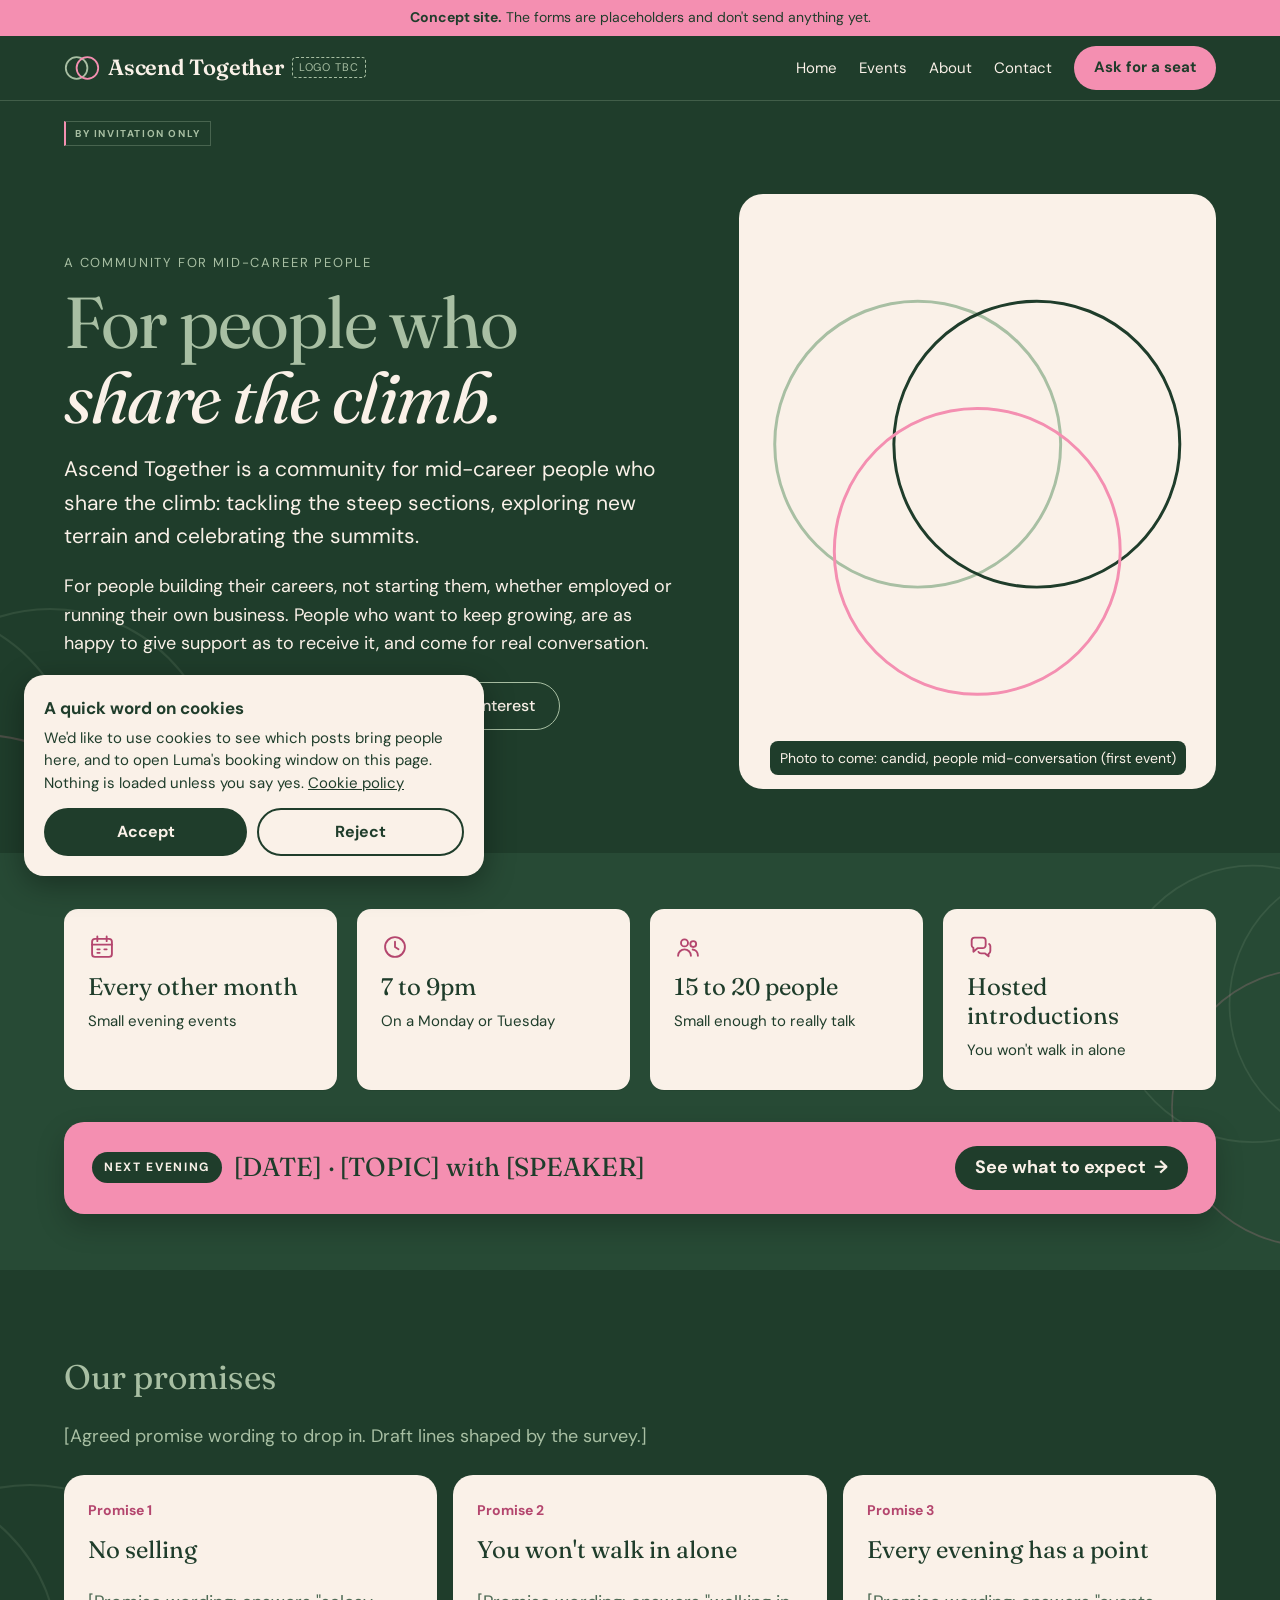
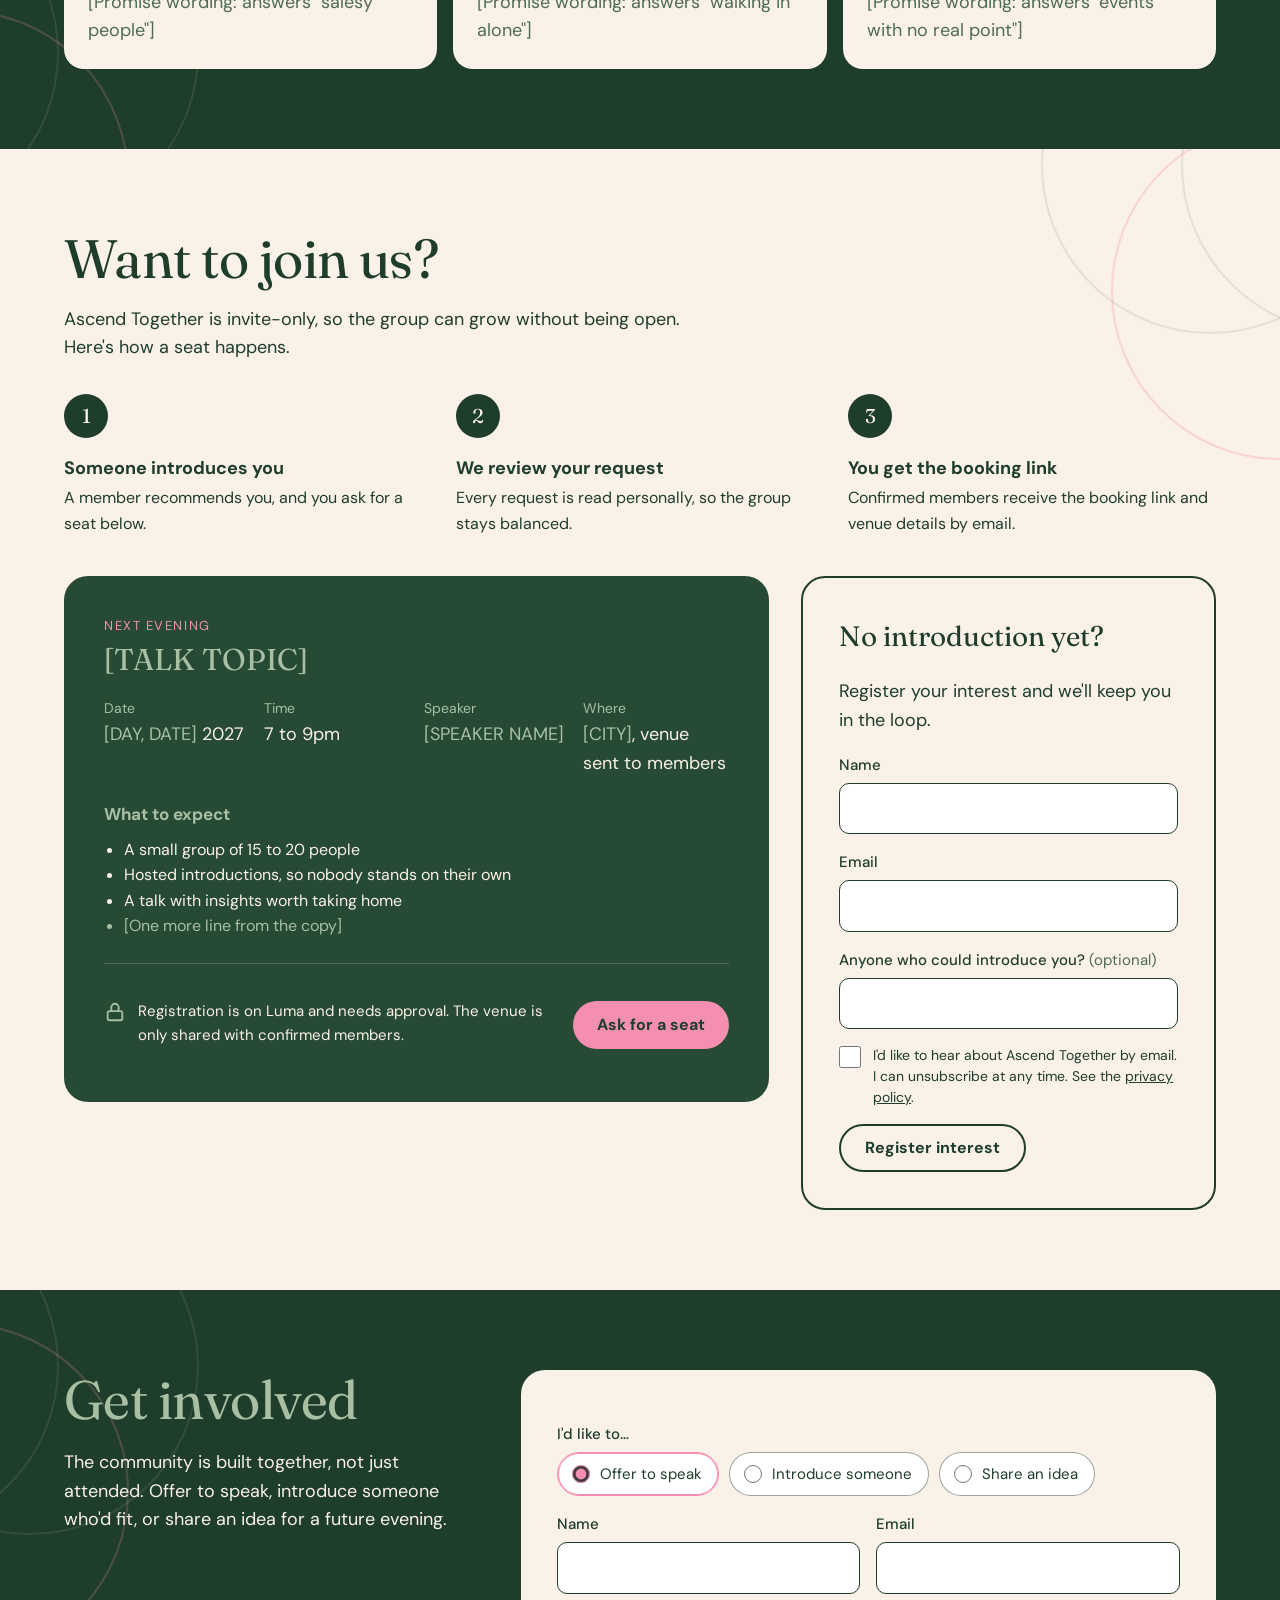
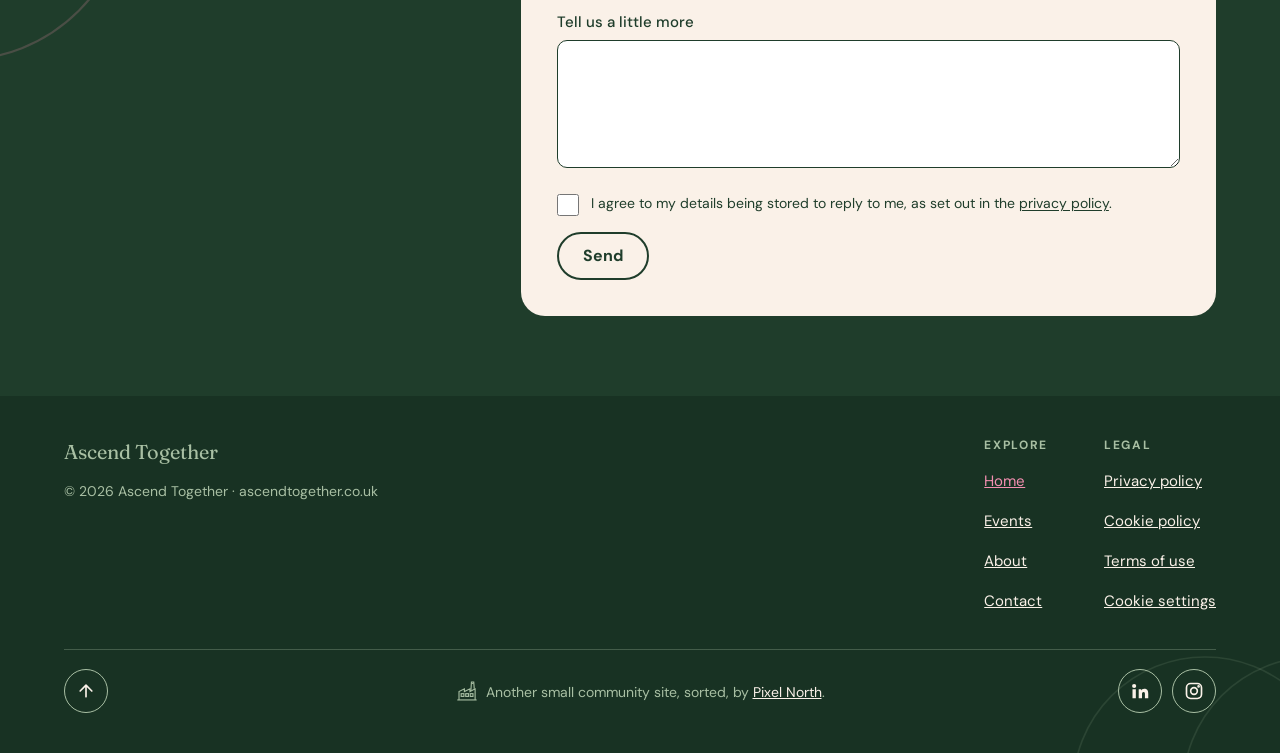
==== commit 29bf07f4: "Make Back to top an arrow-only circle Co-Authored-By: Claude Opus 5.5 <noreply@anthropic.com> Claude" ====
--- a/index.html
+++ b/index.html
@@ -246,7 +246,7 @@
     </div>
   </div>
   <div class="wrap footer-bottom">
-    <a class="to-top" href="#"><svg viewBox="0 0 24 24" width="16" height="16" fill="none" stroke="currentColor" stroke-width="2" stroke-linecap="round" stroke-linejoin="round" aria-hidden="true"><path d="M12 19V5M5 12l7-7 7 7"/></svg>Back to top</a>
+    <a class="to-top" href="#" aria-label="Back to top"><svg viewBox="0 0 24 24" width="20" height="20" fill="none" stroke="currentColor" stroke-width="2" stroke-linecap="round" stroke-linejoin="round" aria-hidden="true"><path d="M12 19V5M5 12l7-7 7 7"/></svg></a>
     <p class="credit"><svg class="factory" width="22" height="22" viewBox="0 0 512 512" fill="none" stroke="currentColor" stroke-width="26" aria-hidden="true"><path d="M30 464H480"/><path d="M70 464V268L195 205V268L325 205V268L445 205V464"/><path d="M347 250L359 45H413L425 205"/><path d="M362 78H410"/><rect x="120" y="318" width="64" height="64"/><rect x="226" y="318" width="64" height="64"/><rect x="331" y="318" width="64" height="64"/></svg><span>Another small community site, sorted, by <a href="https://pixel-north.co.uk/" target="_blank" rel="noopener">Pixel North</a>.</span></p>
     <!-- Social links TBC: replace each href="#" with the real profile URL. -->
     <div class="social">
--- a/assets/css/site.css
+++ b/assets/css/site.css
@@ -727,3 +727,6 @@
   .footer-bottom { grid-template-columns: 1fr auto 1fr; }
   .footer-bottom .credit { grid-column: auto; order: 0; }
 }
+
+/* Back to top: arrow-only circle, matching the social icons */
+.to-top { width: 44px; height: 44px; padding: 0; gap: 0; justify-content: center; }
